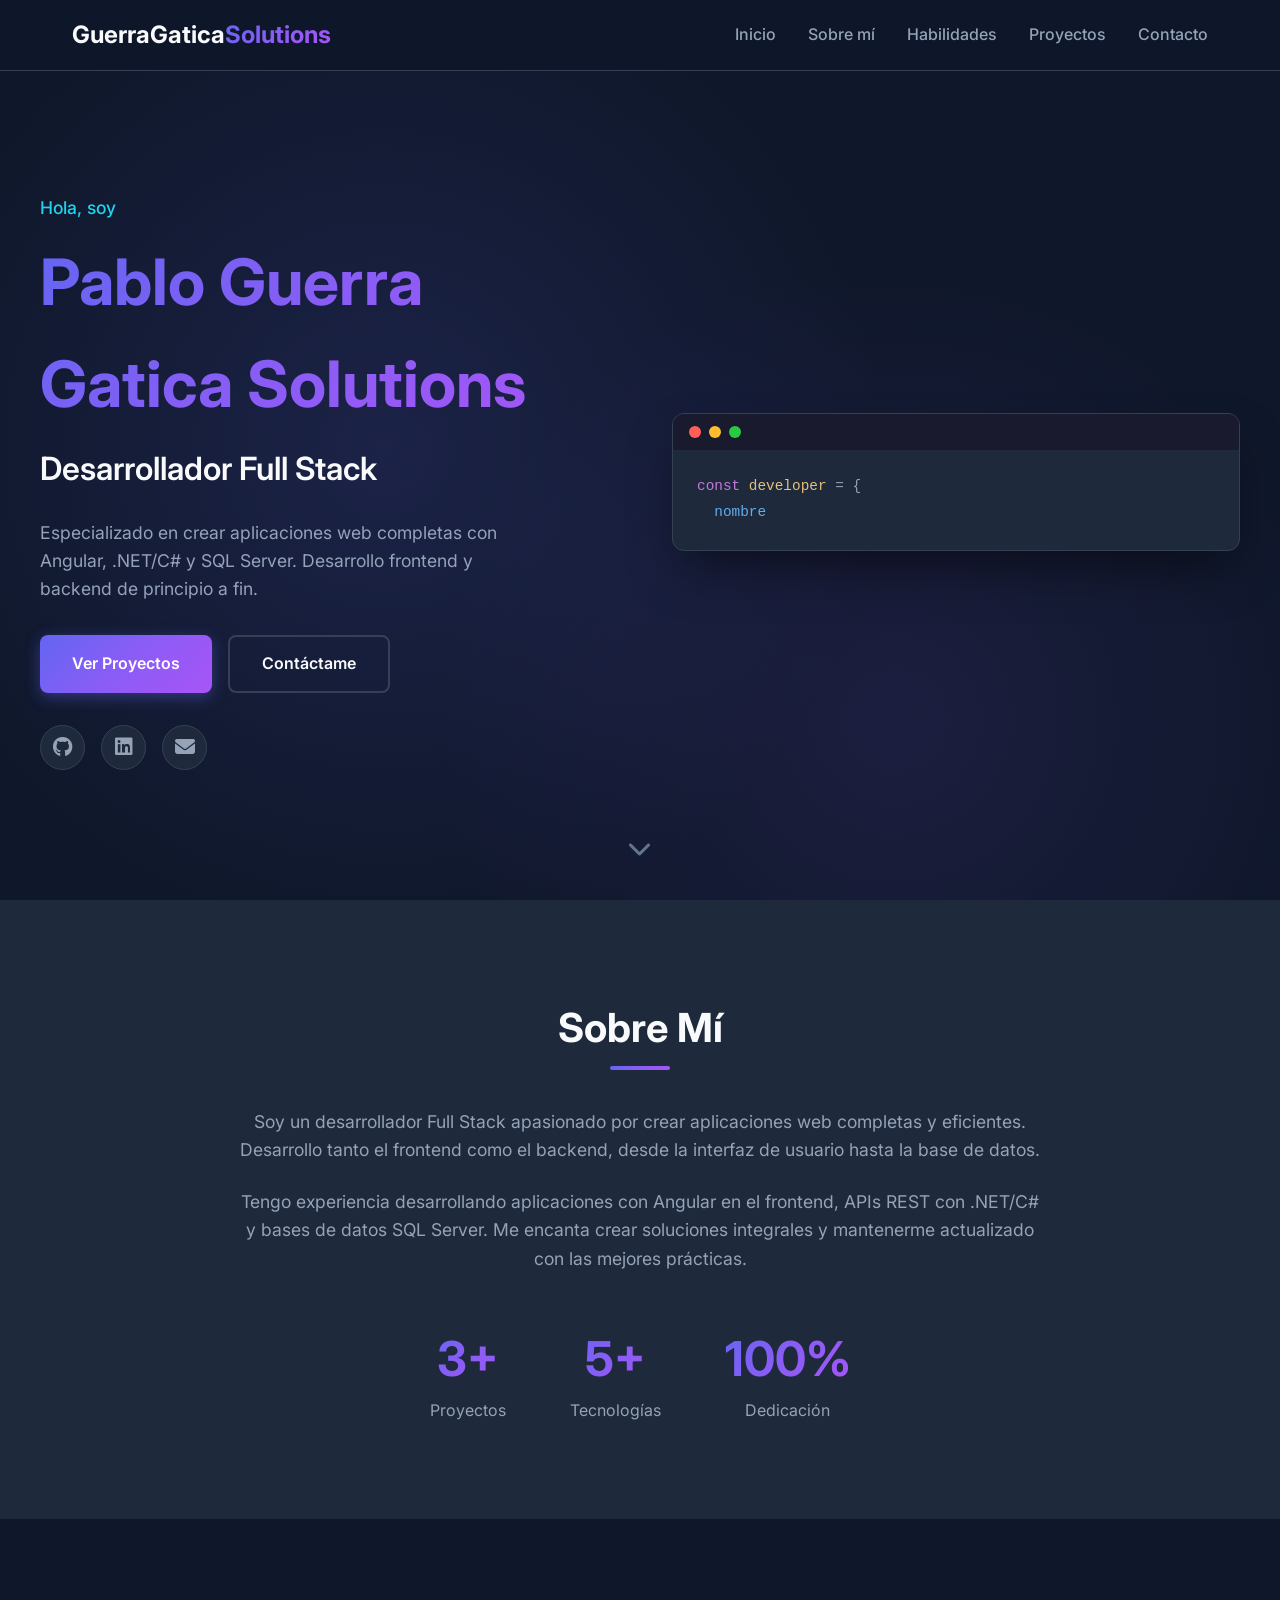
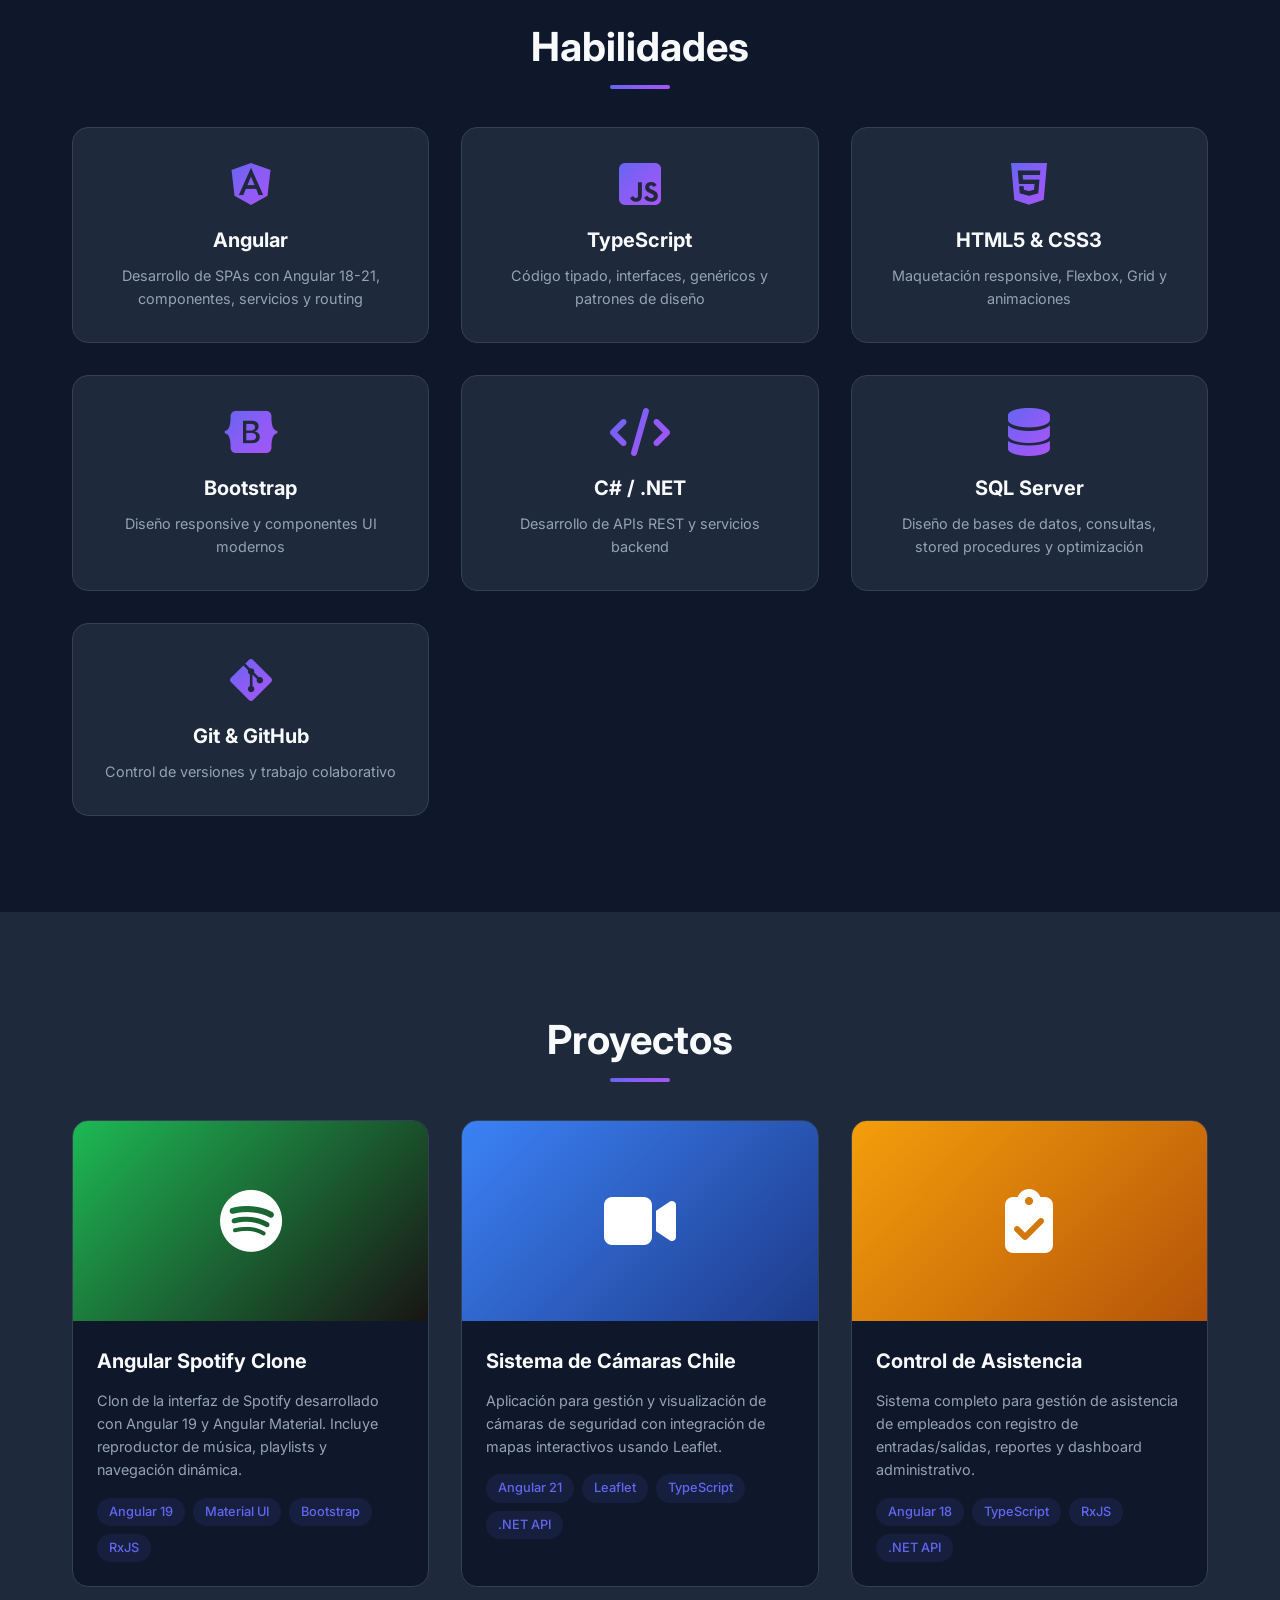
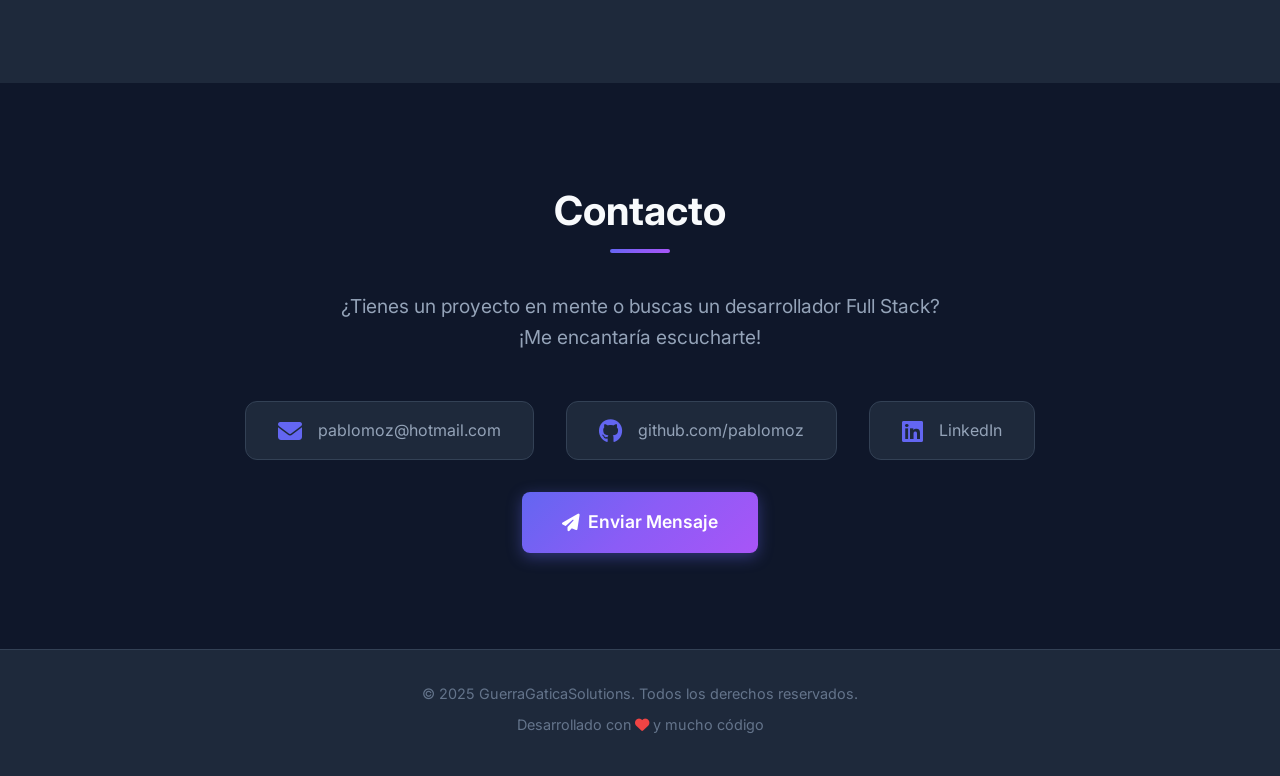
==== index.html @ 80bffc42 "Fix: Change name to Pablo Guerra Gatica Solutions" ====
<!DOCTYPE html>
<html lang="es">
<head>
    <meta charset="UTF-8">
    <meta name="viewport" content="width=device-width, initial-scale=1.0">
    <title>Pablo Guerra Gatica Solutions | Desarrollador Full Stack</title>
    <link href="https://fonts.googleapis.com/css2?family=Inter:wght@300;400;500;600;700&display=swap" rel="stylesheet">
    <link rel="stylesheet" href="https://cdnjs.cloudflare.com/ajax/libs/font-awesome/6.4.0/css/all.min.css">
    <link rel="stylesheet" href="styles.css">
</head>
<body>
    <!-- Navegación -->
    <nav class="navbar">
        <div class="nav-container">
            <a href="#" class="nav-logo">GuerraGatica<span>Solutions</span></a>
            <ul class="nav-menu">
                <li><a href="#inicio" class="nav-link">Inicio</a></li>
                <li><a href="#sobre-mi" class="nav-link">Sobre mí</a></li>
                <li><a href="#habilidades" class="nav-link">Habilidades</a></li>
                <li><a href="#proyectos" class="nav-link">Proyectos</a></li>
                <li><a href="#contacto" class="nav-link">Contacto</a></li>
            </ul>
            <div class="hamburger">
                <span class="bar"></span>
                <span class="bar"></span>
                <span class="bar"></span>
            </div>
        </div>
    </nav>

    <!-- Hero Section -->
    <section id="inicio" class="hero">
        <div class="hero-container">
            <div class="hero-content">
                <p class="hero-greeting">Hola, soy</p>
                <h1 class="hero-title">Pablo Guerra Gatica Solutions</h1>
                <h2 class="hero-subtitle">Desarrollador Full Stack</h2>
                <p class="hero-description">
                    Especializado en crear aplicaciones web completas con Angular,
                    .NET/C# y SQL Server. Desarrollo frontend y backend de principio a fin.
                </p>
                <div class="hero-buttons">
                    <a href="#proyectos" class="btn btn-primary">Ver Proyectos</a>
                    <a href="#contacto" class="btn btn-secondary">Contáctame</a>
                </div>
                <div class="hero-social">
                    <a href="https://github.com/pablomoz" target="_blank" aria-label="GitHub">
                        <i class="fab fa-github"></i>
                    </a>
                    <a href="https://linkedin.com/in/pablomoz" target="_blank" aria-label="LinkedIn">
                        <i class="fab fa-linkedin"></i>
                    </a>
                    <a href="mailto:pablomoz@hotmail.com" aria-label="Email">
                        <i class="fas fa-envelope"></i>
                    </a>
                </div>
            </div>
            <div class="hero-image">
                <div class="code-window">
                    <div class="window-header">
                        <span class="dot red"></span>
                        <span class="dot yellow"></span>
                        <span class="dot green"></span>
                    </div>
                    <pre class="code-content"><code><span class="keyword">const</span> <span class="variable">developer</span> = {
  <span class="property">nombre</span>: <span class="string">"Pablo Guerra Gatica Solutions"</span>,
  <span class="property">rol</span>: <span class="string">"Full Stack Developer"</span>,
  <span class="property">skills</span>: [
    <span class="string">"Angular"</span>,
    <span class="string">"C#/.NET"</span>,
    <span class="string">"SQL Server"</span>,
    <span class="string">"TypeScript"</span>
  ],
  <span class="property">pasion</span>: <span class="string">"Crear soluciones"</span>
};</code></pre>
                </div>
            </div>
        </div>
        <div class="scroll-indicator">
            <i class="fas fa-chevron-down"></i>
        </div>
    </section>

    <!-- Sobre Mí -->
    <section id="sobre-mi" class="about">
        <div class="container">
            <h2 class="section-title">Sobre Mí</h2>
            <div class="about-content">
                <div class="about-text">
                    <p>
                        Soy un desarrollador Full Stack apasionado por crear aplicaciones web
                        completas y eficientes. Desarrollo tanto el frontend como el backend,
                        desde la interfaz de usuario hasta la base de datos.
                    </p>
                    <p>
                        Tengo experiencia desarrollando aplicaciones con Angular en el frontend,
                        APIs REST con .NET/C# y bases de datos SQL Server. Me encanta crear
                        soluciones integrales y mantenerme actualizado con las mejores prácticas.
                    </p>
                    <div class="about-stats">
                        <div class="stat">
                            <span class="stat-number">3+</span>
                            <span class="stat-label">Proyectos</span>
                        </div>
                        <div class="stat">
                            <span class="stat-number">5+</span>
                            <span class="stat-label">Tecnologías</span>
                        </div>
                        <div class="stat">
                            <span class="stat-number">100%</span>
                            <span class="stat-label">Dedicación</span>
                        </div>
                    </div>
                </div>
            </div>
        </div>
    </section>

    <!-- Habilidades -->
    <section id="habilidades" class="skills">
        <div class="container">
            <h2 class="section-title">Habilidades</h2>
            <div class="skills-grid">
                <div class="skill-card">
                    <i class="fab fa-angular"></i>
                    <h3>Angular</h3>
                    <p>Desarrollo de SPAs con Angular 18-21, componentes, servicios y routing</p>
                </div>
                <div class="skill-card">
                    <i class="fab fa-js-square"></i>
                    <h3>TypeScript</h3>
                    <p>Código tipado, interfaces, genéricos y patrones de diseño</p>
                </div>
                <div class="skill-card">
                    <i class="fab fa-html5"></i>
                    <h3>HTML5 & CSS3</h3>
                    <p>Maquetación responsive, Flexbox, Grid y animaciones</p>
                </div>
                <div class="skill-card">
                    <i class="fab fa-bootstrap"></i>
                    <h3>Bootstrap</h3>
                    <p>Diseño responsive y componentes UI modernos</p>
                </div>
                <div class="skill-card">
                    <i class="fas fa-code"></i>
                    <h3>C# / .NET</h3>
                    <p>Desarrollo de APIs REST y servicios backend</p>
                </div>
                <div class="skill-card">
                    <i class="fas fa-database"></i>
                    <h3>SQL Server</h3>
                    <p>Diseño de bases de datos, consultas, stored procedures y optimización</p>
                </div>
                <div class="skill-card">
                    <i class="fab fa-git-alt"></i>
                    <h3>Git & GitHub</h3>
                    <p>Control de versiones y trabajo colaborativo</p>
                </div>
            </div>
        </div>
    </section>

    <!-- Proyectos -->
    <section id="proyectos" class="projects">
        <div class="container">
            <h2 class="section-title">Proyectos</h2>
            <div class="projects-grid">
                <!-- Proyecto 1: Angular Spotify -->
                <div class="project-card">
                    <div class="project-image">
                        <div class="project-placeholder spotify">
                            <i class="fab fa-spotify"></i>
                        </div>
                        <div class="project-overlay">
                            <a href="https://github.com/pablomoz/angular" target="_blank" class="project-link">
                                <i class="fab fa-github"></i>
                            </a>
                        </div>
                    </div>
                    <div class="project-info">
                        <h3>Angular Spotify Clone</h3>
                        <p>Clon de la interfaz de Spotify desarrollado con Angular 19 y Angular Material. Incluye reproductor de música, playlists y navegación dinámica.</p>
                        <div class="project-tech">
                            <span>Angular 19</span>
                            <span>Material UI</span>
                            <span>Bootstrap</span>
                            <span>RxJS</span>
                        </div>
                    </div>
                </div>

                <!-- Proyecto 2: Cámaras Chile -->
                <div class="project-card">
                    <div class="project-image">
                        <div class="project-placeholder camaras">
                            <i class="fas fa-video"></i>
                        </div>
                        <div class="project-overlay">
                            <a href="https://github.com/pablomoz/Camaras" target="_blank" class="project-link">
                                <i class="fab fa-github"></i>
                            </a>
                        </div>
                    </div>
                    <div class="project-info">
                        <h3>Sistema de Cámaras Chile</h3>
                        <p>Aplicación para gestión y visualización de cámaras de seguridad con integración de mapas interactivos usando Leaflet.</p>
                        <div class="project-tech">
                            <span>Angular 21</span>
                            <span>Leaflet</span>
                            <span>TypeScript</span>
                            <span>.NET API</span>
                        </div>
                    </div>
                </div>

                <!-- Proyecto 3: Control de Asistencia -->
                <div class="project-card">
                    <div class="project-image">
                        <div class="project-placeholder asistencia">
                            <i class="fas fa-clipboard-check"></i>
                        </div>
                        <div class="project-overlay">
                            <a href="https://github.com/pablomoz/control-asistencia" target="_blank" class="project-link">
                                <i class="fab fa-github"></i>
                            </a>
                        </div>
                    </div>
                    <div class="project-info">
                        <h3>Control de Asistencia</h3>
                        <p>Sistema completo para gestión de asistencia de empleados con registro de entradas/salidas, reportes y dashboard administrativo.</p>
                        <div class="project-tech">
                            <span>Angular 18</span>
                            <span>TypeScript</span>
                            <span>RxJS</span>
                            <span>.NET API</span>
                        </div>
                    </div>
                </div>
            </div>
        </div>
    </section>

    <!-- Contacto -->
    <section id="contacto" class="contact">
        <div class="container">
            <h2 class="section-title">Contacto</h2>
            <div class="contact-content">
                <p class="contact-text">
                    ¿Tienes un proyecto en mente o buscas un desarrollador Full Stack?
                    ¡Me encantaría escucharte!
                </p>
                <div class="contact-methods">
                    <a href="mailto:pablomoz@hotmail.com" class="contact-card">
                        <i class="fas fa-envelope"></i>
                        <span>pablomoz@hotmail.com</span>
                    </a>
                    <a href="https://github.com/pablomoz" target="_blank" class="contact-card">
                        <i class="fab fa-github"></i>
                        <span>github.com/pablomoz</span>
                    </a>
                    <a href="https://linkedin.com/in/pablomoz" target="_blank" class="contact-card">
                        <i class="fab fa-linkedin"></i>
                        <span>LinkedIn</span>
                    </a>
                </div>
                <a href="mailto:pablomoz@hotmail.com" class="btn btn-primary btn-large">
                    <i class="fas fa-paper-plane"></i>
                    Enviar Mensaje
                </a>
            </div>
        </div>
    </section>

    <!-- Footer -->
    <footer class="footer">
        <div class="container">
            <p>&copy; 2025 GuerraGaticaSolutions. Todos los derechos reservados.</p>
            <p>Desarrollado con <i class="fas fa-heart"></i> y mucho código</p>
        </div>
    </footer>

    <script src="script.js"></script>
</body>
</html>
---- styles.css ----
/* ===== Variables CSS ===== */
:root {
    --primary-color: #6366f1;
    --primary-dark: #4f46e5;
    --secondary-color: #22d3ee;
    --background-dark: #0f172a;
    --background-light: #1e293b;
    --text-primary: #f8fafc;
    --text-secondary: #94a3b8;
    --text-muted: #64748b;
    --border-color: #334155;
    --gradient-primary: linear-gradient(135deg, #6366f1 0%, #8b5cf6 50%, #a855f7 100%);
    --gradient-secondary: linear-gradient(135deg, #22d3ee 0%, #6366f1 100%);
    --shadow-lg: 0 25px 50px -12px rgba(0, 0, 0, 0.5);
    --shadow-md: 0 10px 25px -5px rgba(0, 0, 0, 0.3);
    --transition: all 0.3s ease;
}

/* ===== Reset & Base ===== */
* {
    margin: 0;
    padding: 0;
    box-sizing: border-box;
}

html {
    scroll-behavior: smooth;
}

body {
    font-family: 'Inter', sans-serif;
    background-color: var(--background-dark);
    color: var(--text-primary);
    line-height: 1.6;
    overflow-x: hidden;
}

a {
    text-decoration: none;
    color: inherit;
}

ul {
    list-style: none;
}

.container {
    max-width: 1200px;
    margin: 0 auto;
    padding: 0 2rem;
}

/* ===== Navegación ===== */
.navbar {
    position: fixed;
    top: 0;
    left: 0;
    right: 0;
    z-index: 1000;
    background: rgba(15, 23, 42, 0.95);
    backdrop-filter: blur(10px);
    border-bottom: 1px solid var(--border-color);
}

.nav-container {
    max-width: 1200px;
    margin: 0 auto;
    padding: 1rem 2rem;
    display: flex;
    justify-content: space-between;
    align-items: center;
}

.nav-logo {
    font-size: 1.5rem;
    font-weight: 700;
    color: var(--text-primary);
}

.nav-logo span {
    background: var(--gradient-primary);
    -webkit-background-clip: text;
    -webkit-text-fill-color: transparent;
    background-clip: text;
}

.nav-menu {
    display: flex;
    gap: 2rem;
}

.nav-link {
    color: var(--text-secondary);
    font-weight: 500;
    transition: var(--transition);
    position: relative;
}

.nav-link:hover {
    color: var(--primary-color);
}

.nav-link::after {
    content: '';
    position: absolute;
    bottom: -5px;
    left: 0;
    width: 0;
    height: 2px;
    background: var(--gradient-primary);
    transition: var(--transition);
}

.nav-link:hover::after {
    width: 100%;
}

.hamburger {
    display: none;
    flex-direction: column;
    gap: 5px;
    cursor: pointer;
}

.bar {
    width: 25px;
    height: 3px;
    background: var(--text-primary);
    border-radius: 2px;
    transition: var(--transition);
}

/* ===== Hero Section ===== */
.hero {
    min-height: 100vh;
    display: flex;
    flex-direction: column;
    justify-content: center;
    padding: 6rem 2rem 2rem;
    position: relative;
    overflow: hidden;
}

.hero::before {
    content: '';
    position: absolute;
    top: 0;
    left: 0;
    right: 0;
    bottom: 0;
    background: radial-gradient(circle at 30% 50%, rgba(99, 102, 241, 0.15) 0%, transparent 50%),
                radial-gradient(circle at 70% 80%, rgba(139, 92, 246, 0.1) 0%, transparent 40%);
    pointer-events: none;
}

.hero-container {
    max-width: 1200px;
    margin: 0 auto;
    display: grid;
    grid-template-columns: 1fr 1fr;
    gap: 4rem;
    align-items: center;
    position: relative;
    z-index: 1;
}

.hero-greeting {
    color: var(--secondary-color);
    font-size: 1.1rem;
    font-weight: 500;
    margin-bottom: 0.5rem;
}

.hero-title {
    font-size: 4rem;
    font-weight: 700;
    background: var(--gradient-primary);
    -webkit-background-clip: text;
    -webkit-text-fill-color: transparent;
    background-clip: text;
    margin-bottom: 0.5rem;
}

.hero-subtitle {
    font-size: 2rem;
    color: var(--text-primary);
    font-weight: 600;
    margin-bottom: 1.5rem;
}

.hero-description {
    color: var(--text-secondary);
    font-size: 1.1rem;
    max-width: 500px;
    margin-bottom: 2rem;
}

.hero-buttons {
    display: flex;
    gap: 1rem;
    margin-bottom: 2rem;
}

.btn {
    padding: 0.875rem 2rem;
    border-radius: 8px;
    font-weight: 600;
    font-size: 1rem;
    cursor: pointer;
    transition: var(--transition);
    display: inline-flex;
    align-items: center;
    gap: 0.5rem;
    border: none;
}

.btn-primary {
    background: var(--gradient-primary);
    color: white;
    box-shadow: 0 4px 15px rgba(99, 102, 241, 0.4);
}

.btn-primary:hover {
    transform: translateY(-2px);
    box-shadow: 0 8px 25px rgba(99, 102, 241, 0.5);
}

.btn-secondary {
    background: transparent;
    color: var(--text-primary);
    border: 2px solid var(--border-color);
}

.btn-secondary:hover {
    border-color: var(--primary-color);
    color: var(--primary-color);
}

.btn-large {
    padding: 1rem 2.5rem;
    font-size: 1.1rem;
}

.hero-social {
    display: flex;
    gap: 1rem;
}

.hero-social a {
    width: 45px;
    height: 45px;
    border-radius: 50%;
    background: var(--background-light);
    display: flex;
    align-items: center;
    justify-content: center;
    color: var(--text-secondary);
    font-size: 1.25rem;
    transition: var(--transition);
    border: 1px solid var(--border-color);
}

.hero-social a:hover {
    background: var(--primary-color);
    color: white;
    transform: translateY(-3px);
}

/* Code Window */
.code-window {
    background: var(--background-light);
    border-radius: 12px;
    overflow: hidden;
    box-shadow: var(--shadow-lg);
    border: 1px solid var(--border-color);
}

.window-header {
    background: #1a1a2e;
    padding: 0.75rem 1rem;
    display: flex;
    gap: 8px;
}

.dot {
    width: 12px;
    height: 12px;
    border-radius: 50%;
}

.dot.red { background: #ff5f56; }
.dot.yellow { background: #ffbd2e; }
.dot.green { background: #27ca40; }

.code-content {
    padding: 1.5rem;
    font-family: 'Monaco', 'Menlo', monospace;
    font-size: 0.9rem;
    line-height: 1.8;
    overflow-x: auto;
}

.code-content code {
    color: var(--text-secondary);
}

.keyword { color: #c678dd; }
.variable { color: #e5c07b; }
.property { color: #61afef; }
.string { color: #98c379; }

.scroll-indicator {
    position: absolute;
    bottom: 2rem;
    left: 50%;
    transform: translateX(-50%);
    animation: bounce 2s infinite;
    color: var(--text-muted);
    font-size: 1.5rem;
}

@keyframes bounce {
    0%, 20%, 50%, 80%, 100% { transform: translateX(-50%) translateY(0); }
    40% { transform: translateX(-50%) translateY(-10px); }
    60% { transform: translateX(-50%) translateY(-5px); }
}

/* ===== Secciones Generales ===== */
section {
    padding: 6rem 0;
}

.section-title {
    font-size: 2.5rem;
    font-weight: 700;
    text-align: center;
    margin-bottom: 3rem;
    position: relative;
}

.section-title::after {
    content: '';
    position: absolute;
    bottom: -10px;
    left: 50%;
    transform: translateX(-50%);
    width: 60px;
    height: 4px;
    background: var(--gradient-primary);
    border-radius: 2px;
}

/* ===== About Section ===== */
.about {
    background: var(--background-light);
}

.about-content {
    max-width: 800px;
    margin: 0 auto;
}

.about-text p {
    color: var(--text-secondary);
    font-size: 1.1rem;
    margin-bottom: 1.5rem;
    text-align: center;
}

.about-stats {
    display: flex;
    justify-content: center;
    gap: 4rem;
    margin-top: 3rem;
}

.stat {
    text-align: center;
}

.stat-number {
    display: block;
    font-size: 3rem;
    font-weight: 700;
    background: var(--gradient-primary);
    -webkit-background-clip: text;
    -webkit-text-fill-color: transparent;
    background-clip: text;
}

.stat-label {
    color: var(--text-secondary);
    font-size: 1rem;
}

/* ===== Skills Section ===== */
.skills-grid {
    display: grid;
    grid-template-columns: repeat(auto-fit, minmax(280px, 1fr));
    gap: 2rem;
}

.skill-card {
    background: var(--background-light);
    padding: 2rem;
    border-radius: 16px;
    text-align: center;
    border: 1px solid var(--border-color);
    transition: var(--transition);
}

.skill-card:hover {
    transform: translateY(-5px);
    border-color: var(--primary-color);
    box-shadow: var(--shadow-md);
}

.skill-card i {
    font-size: 3rem;
    background: var(--gradient-primary);
    -webkit-background-clip: text;
    -webkit-text-fill-color: transparent;
    background-clip: text;
    margin-bottom: 1rem;
}

.skill-card h3 {
    font-size: 1.25rem;
    margin-bottom: 0.5rem;
}

.skill-card p {
    color: var(--text-secondary);
    font-size: 0.9rem;
}

/* ===== Projects Section ===== */
.projects {
    background: var(--background-light);
}

.projects-grid {
    display: grid;
    grid-template-columns: repeat(auto-fit, minmax(350px, 1fr));
    gap: 2rem;
}

.project-card {
    background: var(--background-dark);
    border-radius: 16px;
    overflow: hidden;
    border: 1px solid var(--border-color);
    transition: var(--transition);
}

.project-card:hover {
    transform: translateY(-5px);
    box-shadow: var(--shadow-lg);
}

.project-image {
    position: relative;
    height: 200px;
    overflow: hidden;
}

.project-placeholder {
    width: 100%;
    height: 100%;
    display: flex;
    align-items: center;
    justify-content: center;
    font-size: 4rem;
    color: white;
}

.project-placeholder.spotify {
    background: linear-gradient(135deg, #1DB954 0%, #191414 100%);
}

.project-placeholder.camaras {
    background: linear-gradient(135deg, #3b82f6 0%, #1e3a8a 100%);
}

.project-placeholder.asistencia {
    background: linear-gradient(135deg, #f59e0b 0%, #b45309 100%);
}

.project-overlay {
    position: absolute;
    top: 0;
    left: 0;
    right: 0;
    bottom: 0;
    background: rgba(15, 23, 42, 0.9);
    display: flex;
    align-items: center;
    justify-content: center;
    opacity: 0;
    transition: var(--transition);
}

.project-card:hover .project-overlay {
    opacity: 1;
}

.project-link {
    width: 50px;
    height: 50px;
    border-radius: 50%;
    background: var(--primary-color);
    display: flex;
    align-items: center;
    justify-content: center;
    color: white;
    font-size: 1.5rem;
    transition: var(--transition);
}

.project-link:hover {
    transform: scale(1.1);
    background: var(--primary-dark);
}

.project-info {
    padding: 1.5rem;
}

.project-info h3 {
    font-size: 1.25rem;
    margin-bottom: 0.75rem;
}

.project-info p {
    color: var(--text-secondary);
    font-size: 0.9rem;
    margin-bottom: 1rem;
    line-height: 1.6;
}

.project-tech {
    display: flex;
    flex-wrap: wrap;
    gap: 0.5rem;
}

.project-tech span {
    padding: 0.25rem 0.75rem;
    background: rgba(99, 102, 241, 0.1);
    color: var(--primary-color);
    border-radius: 20px;
    font-size: 0.8rem;
    font-weight: 500;
}

/* ===== Contact Section ===== */
.contact {
    text-align: center;
}

.contact-text {
    color: var(--text-secondary);
    font-size: 1.2rem;
    max-width: 600px;
    margin: 0 auto 3rem;
}

.contact-methods {
    display: flex;
    justify-content: center;
    gap: 2rem;
    flex-wrap: wrap;
    margin-bottom: 2rem;
}

.contact-card {
    display: flex;
    align-items: center;
    gap: 1rem;
    padding: 1rem 2rem;
    background: var(--background-light);
    border-radius: 12px;
    border: 1px solid var(--border-color);
    transition: var(--transition);
}

.contact-card:hover {
    border-color: var(--primary-color);
    transform: translateY(-3px);
}

.contact-card i {
    font-size: 1.5rem;
    color: var(--primary-color);
}

.contact-card span {
    color: var(--text-secondary);
}

/* ===== Footer ===== */
.footer {
    background: var(--background-light);
    padding: 2rem;
    text-align: center;
    border-top: 1px solid var(--border-color);
}

.footer p {
    color: var(--text-muted);
    font-size: 0.9rem;
    margin-bottom: 0.5rem;
}

.footer .fa-heart {
    color: #ef4444;
}

/* ===== Responsive Design ===== */
@media (max-width: 768px) {
    .nav-menu {
        position: fixed;
        top: 70px;
        left: -100%;
        width: 100%;
        height: calc(100vh - 70px);
        background: var(--background-dark);
        flex-direction: column;
        align-items: center;
        justify-content: flex-start;
        padding-top: 3rem;
        gap: 2rem;
        transition: var(--transition);
    }

    .nav-menu.active {
        left: 0;
    }

    .hamburger {
        display: flex;
    }

    .hamburger.active .bar:nth-child(1) {
        transform: rotate(45deg) translate(5px, 6px);
    }

    .hamburger.active .bar:nth-child(2) {
        opacity: 0;
    }

    .hamburger.active .bar:nth-child(3) {
        transform: rotate(-45deg) translate(5px, -6px);
    }

    .hero-container {
        grid-template-columns: 1fr;
        text-align: center;
    }

    .hero-title {
        font-size: 2.5rem;
    }

    .hero-subtitle {
        font-size: 1.5rem;
    }

    .hero-description {
        margin: 0 auto 2rem;
    }

    .hero-buttons {
        justify-content: center;
    }

    .hero-social {
        justify-content: center;
    }

    .hero-image {
        display: none;
    }

    .about-stats {
        gap: 2rem;
    }

    .stat-number {
        font-size: 2rem;
    }

    .projects-grid {
        grid-template-columns: 1fr;
    }

    .contact-methods {
        flex-direction: column;
        align-items: center;
    }
}

@media (max-width: 480px) {
    .hero-title {
        font-size: 2rem;
    }

    .hero-buttons {
        flex-direction: column;
    }

    .section-title {
        font-size: 2rem;
    }
}
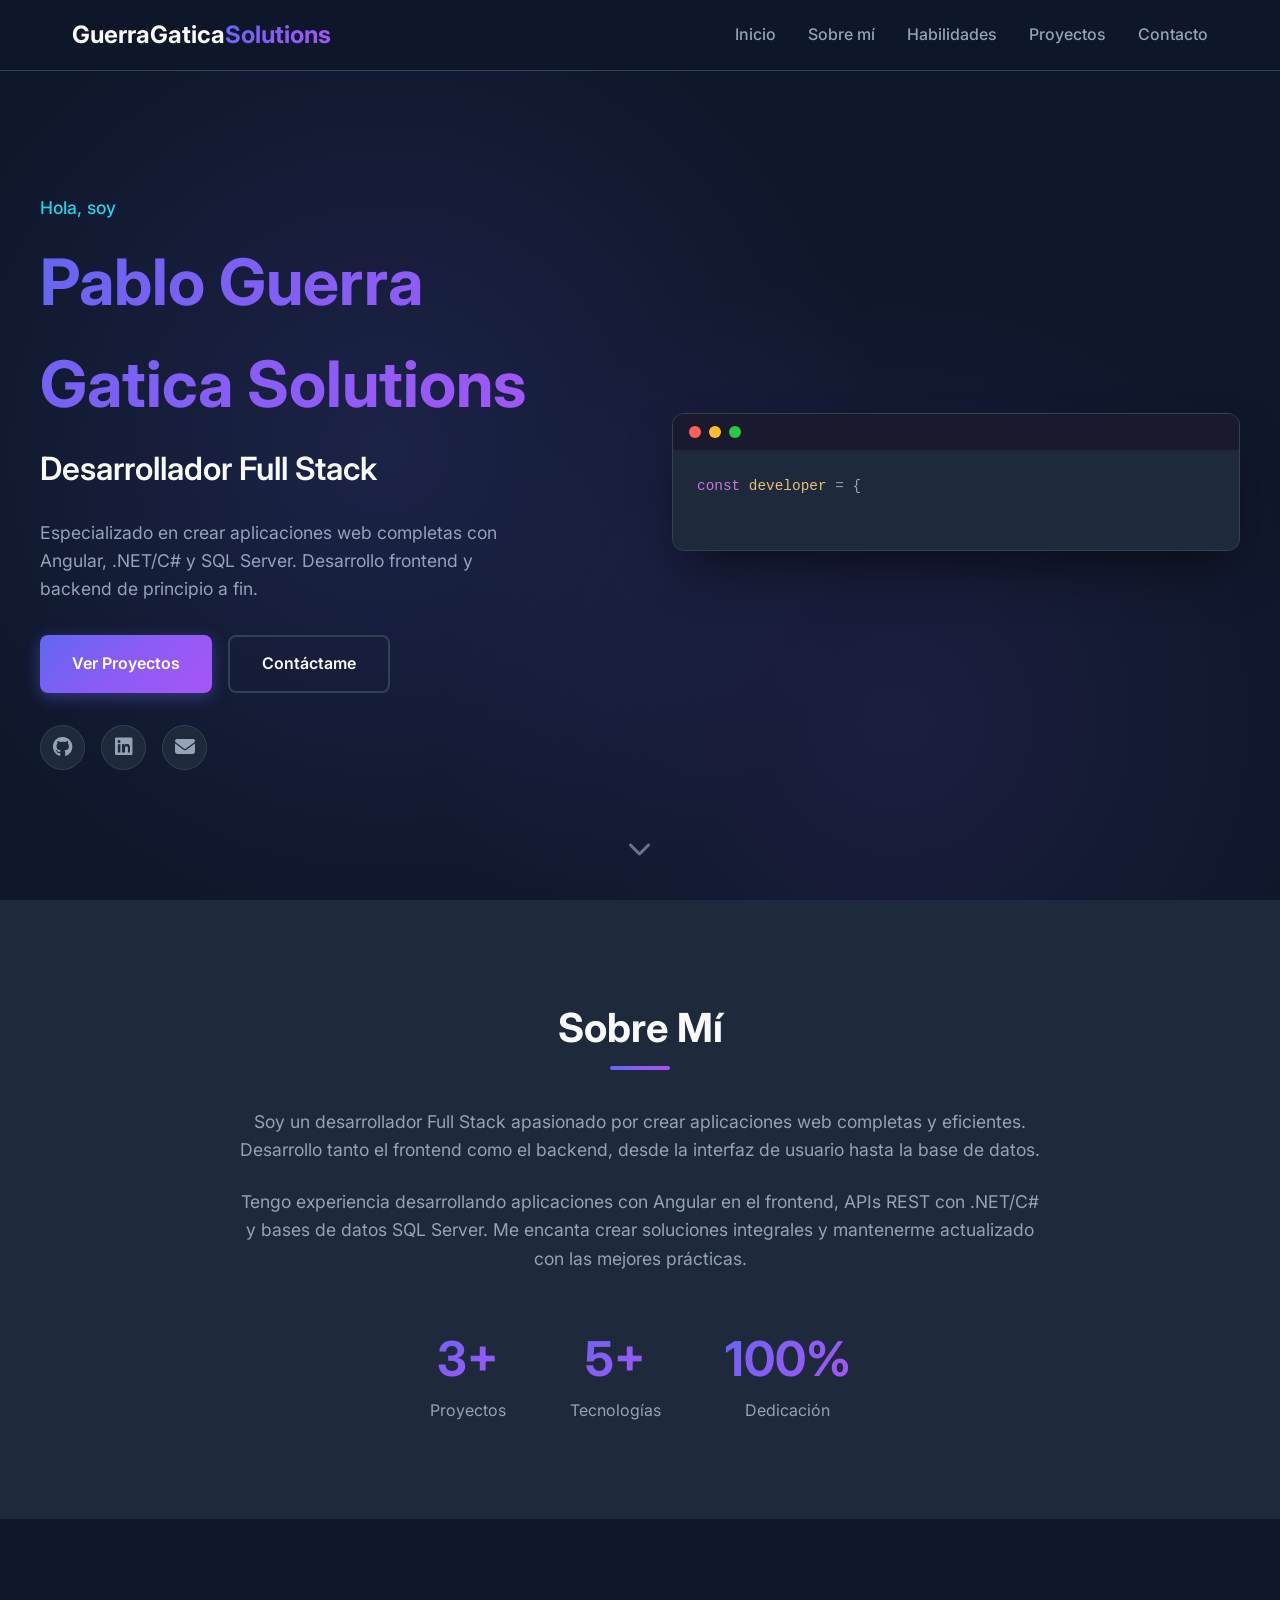
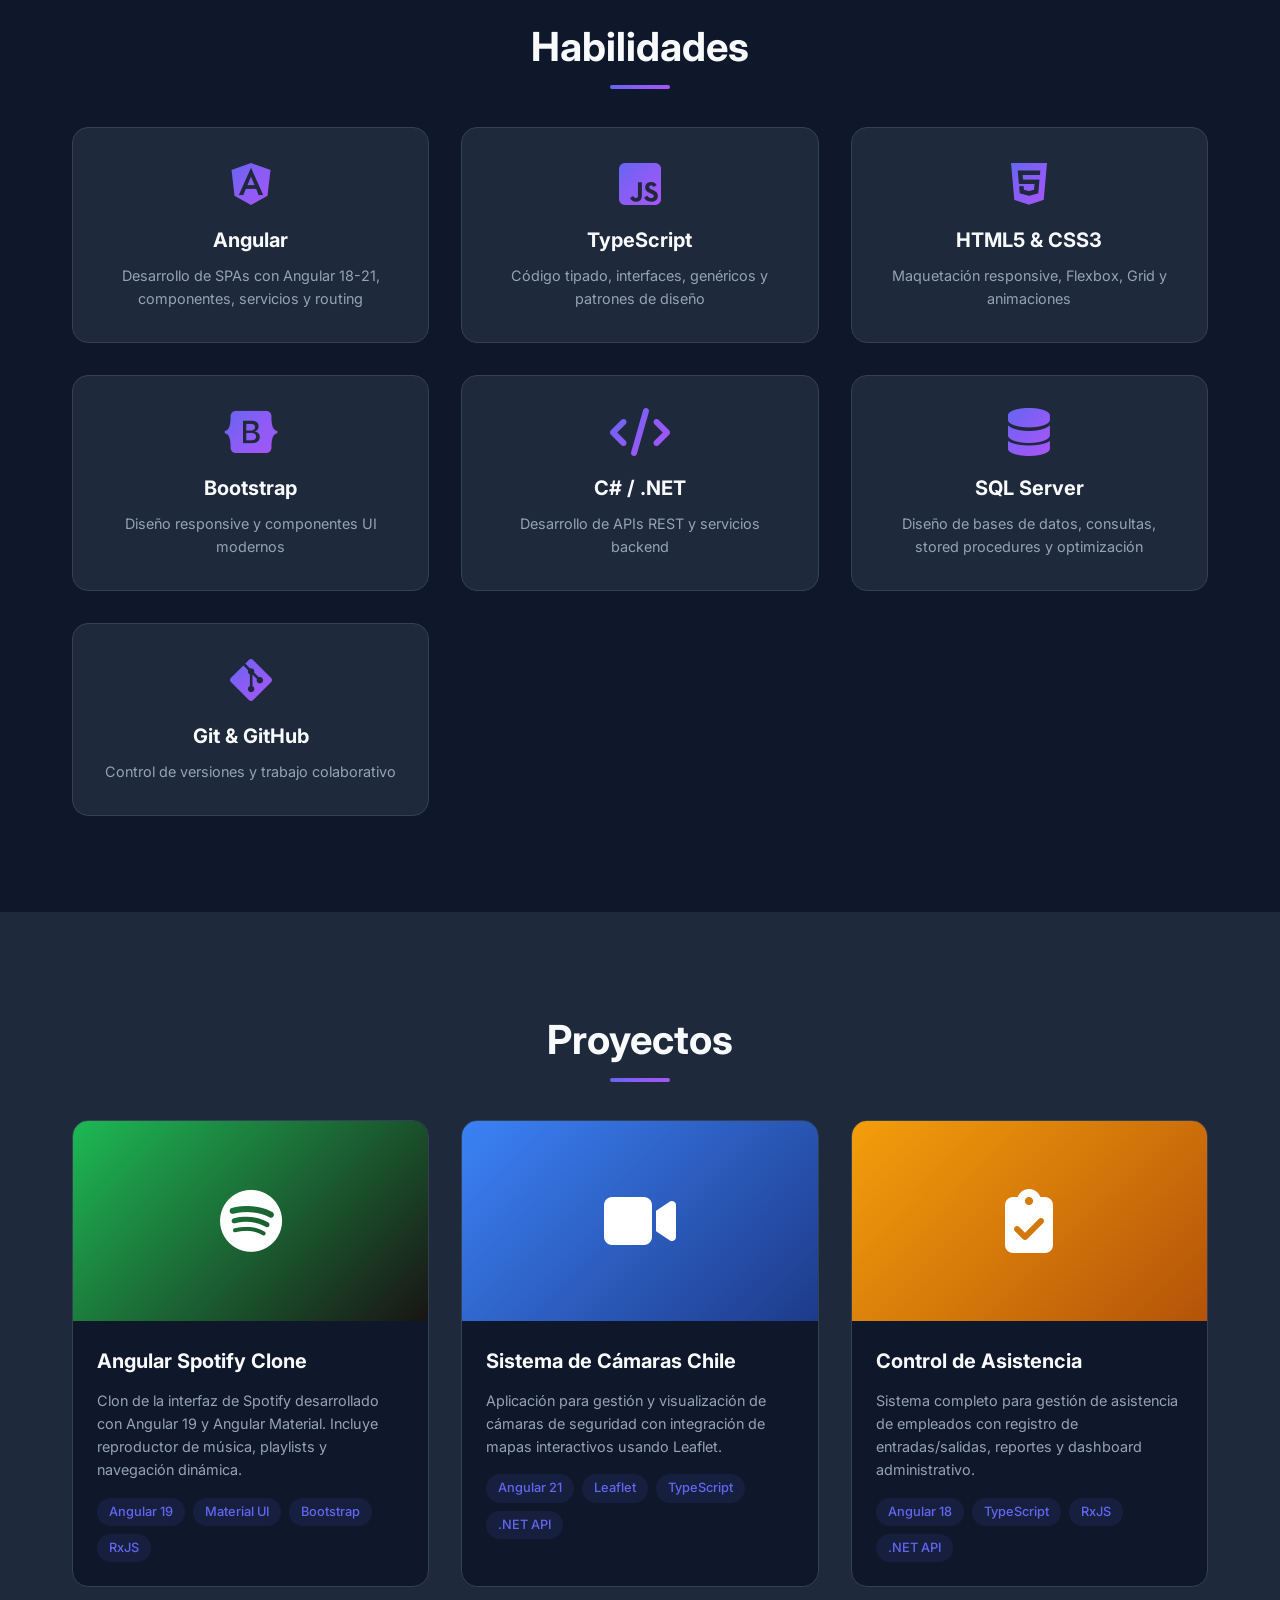
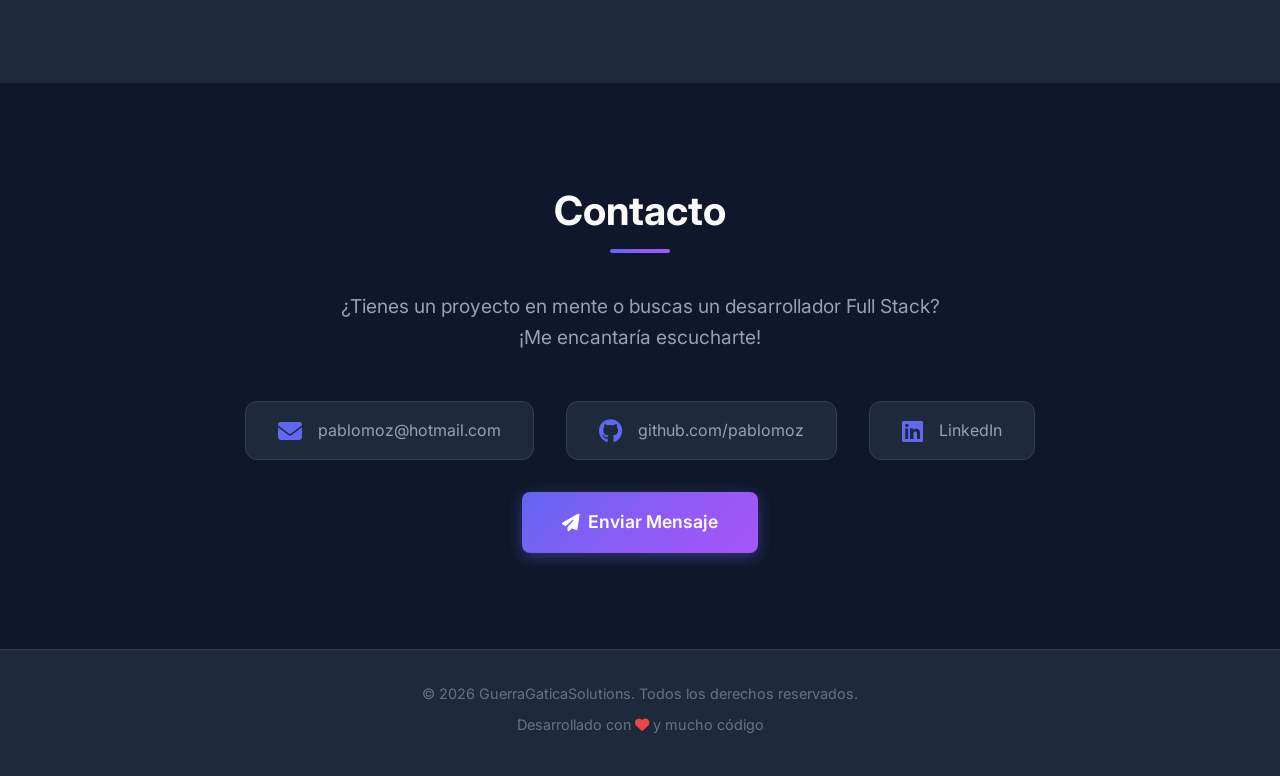
==== commit 0fc5e400: "Cambiar año a 2026" ====
--- a/index.html
+++ b/index.html
@@ -274,7 +274,7 @@
     <!-- Footer -->
     <footer class="footer">
         <div class="container">
-            <p>&copy; 2025 GuerraGaticaSolutions. Todos los derechos reservados.</p>
+            <p>&copy; 2026 GuerraGaticaSolutions. Todos los derechos reservados.</p>
             <p>Desarrollado con <i class="fas fa-heart"></i> y mucho código</p>
         </div>
     </footer>
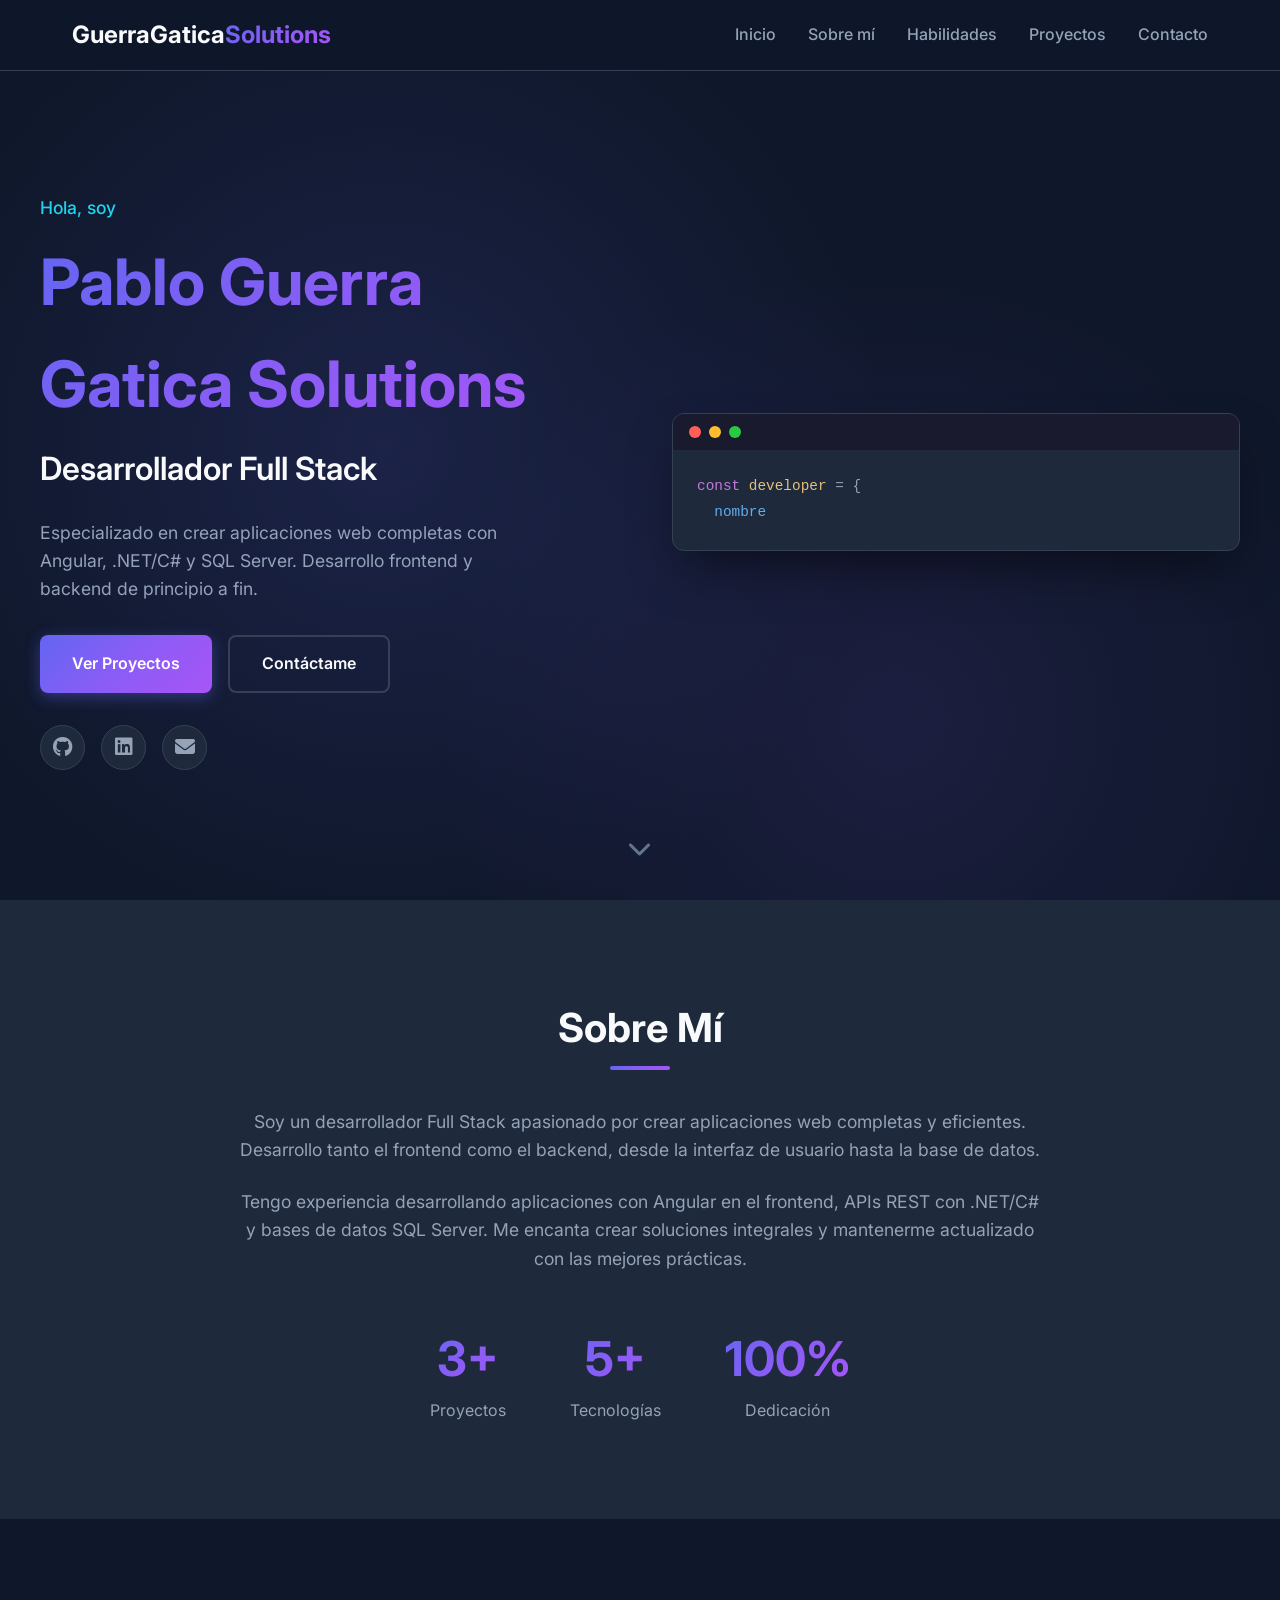
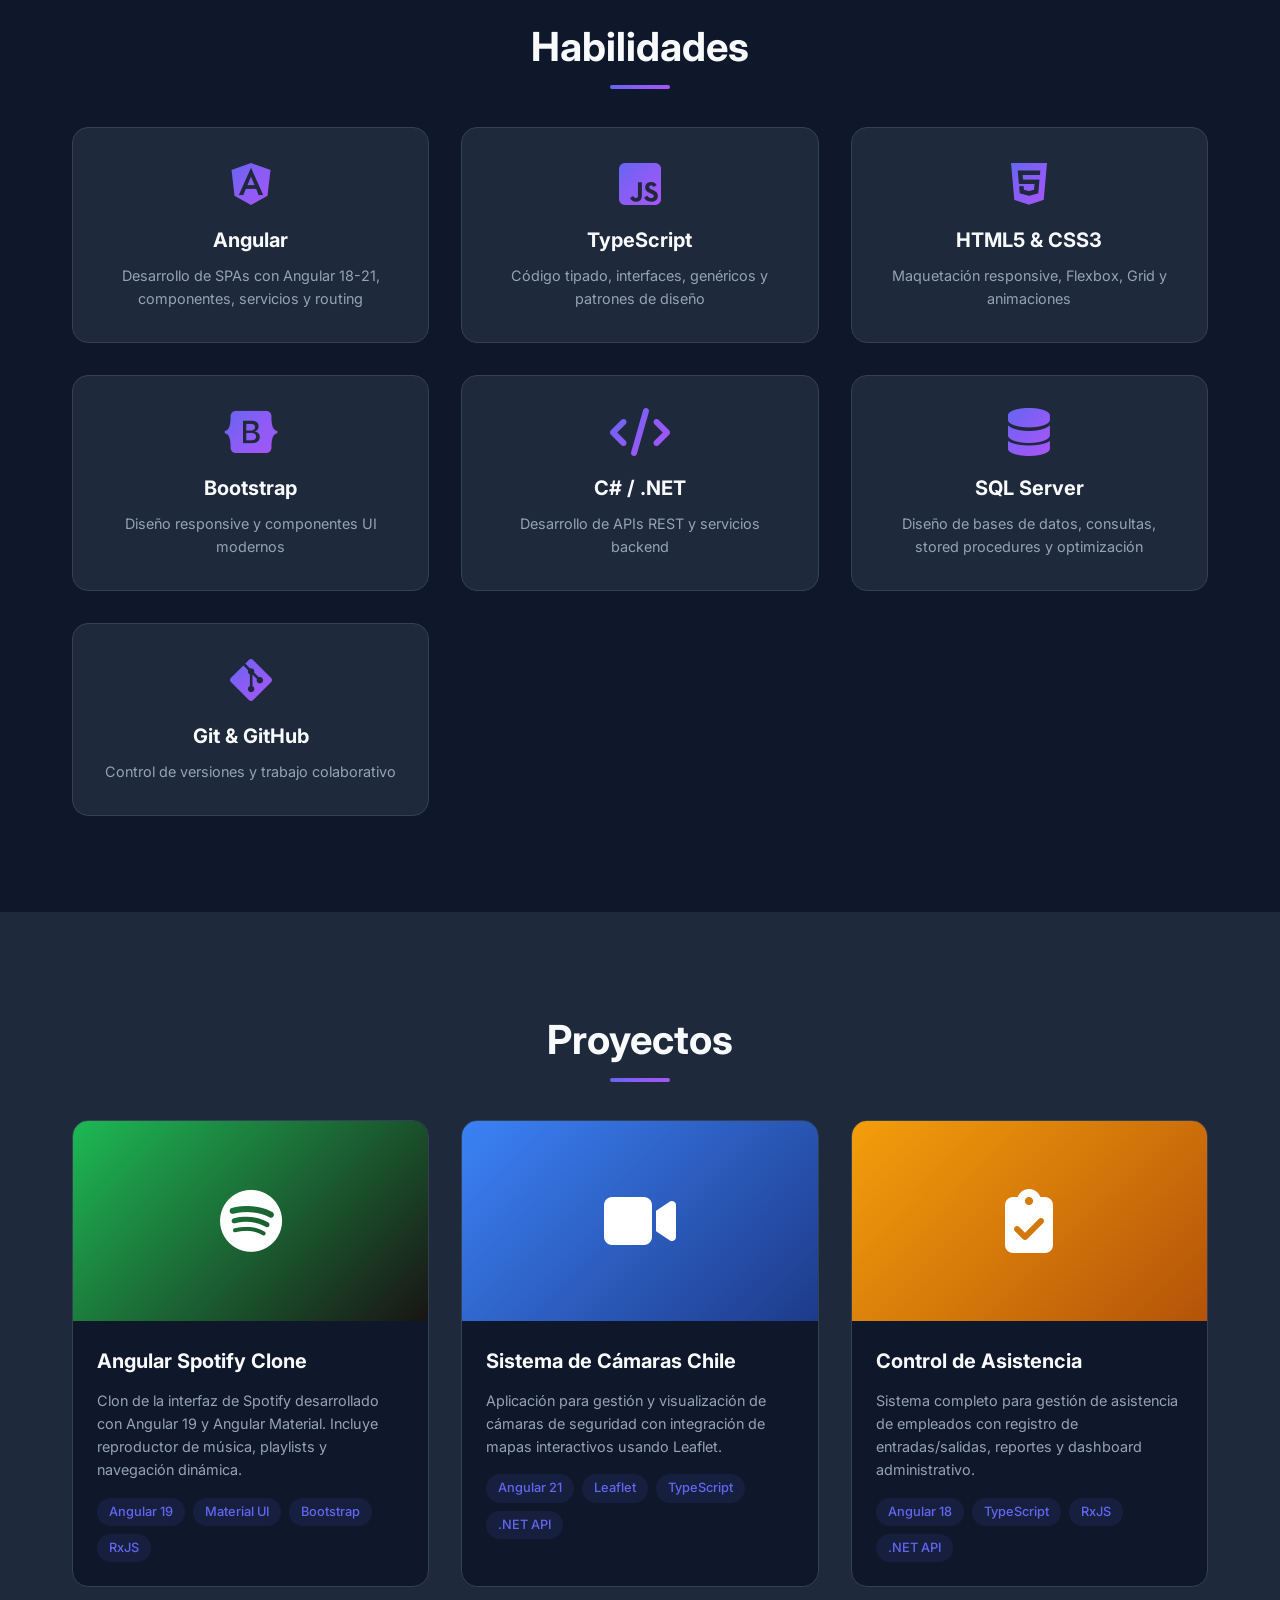
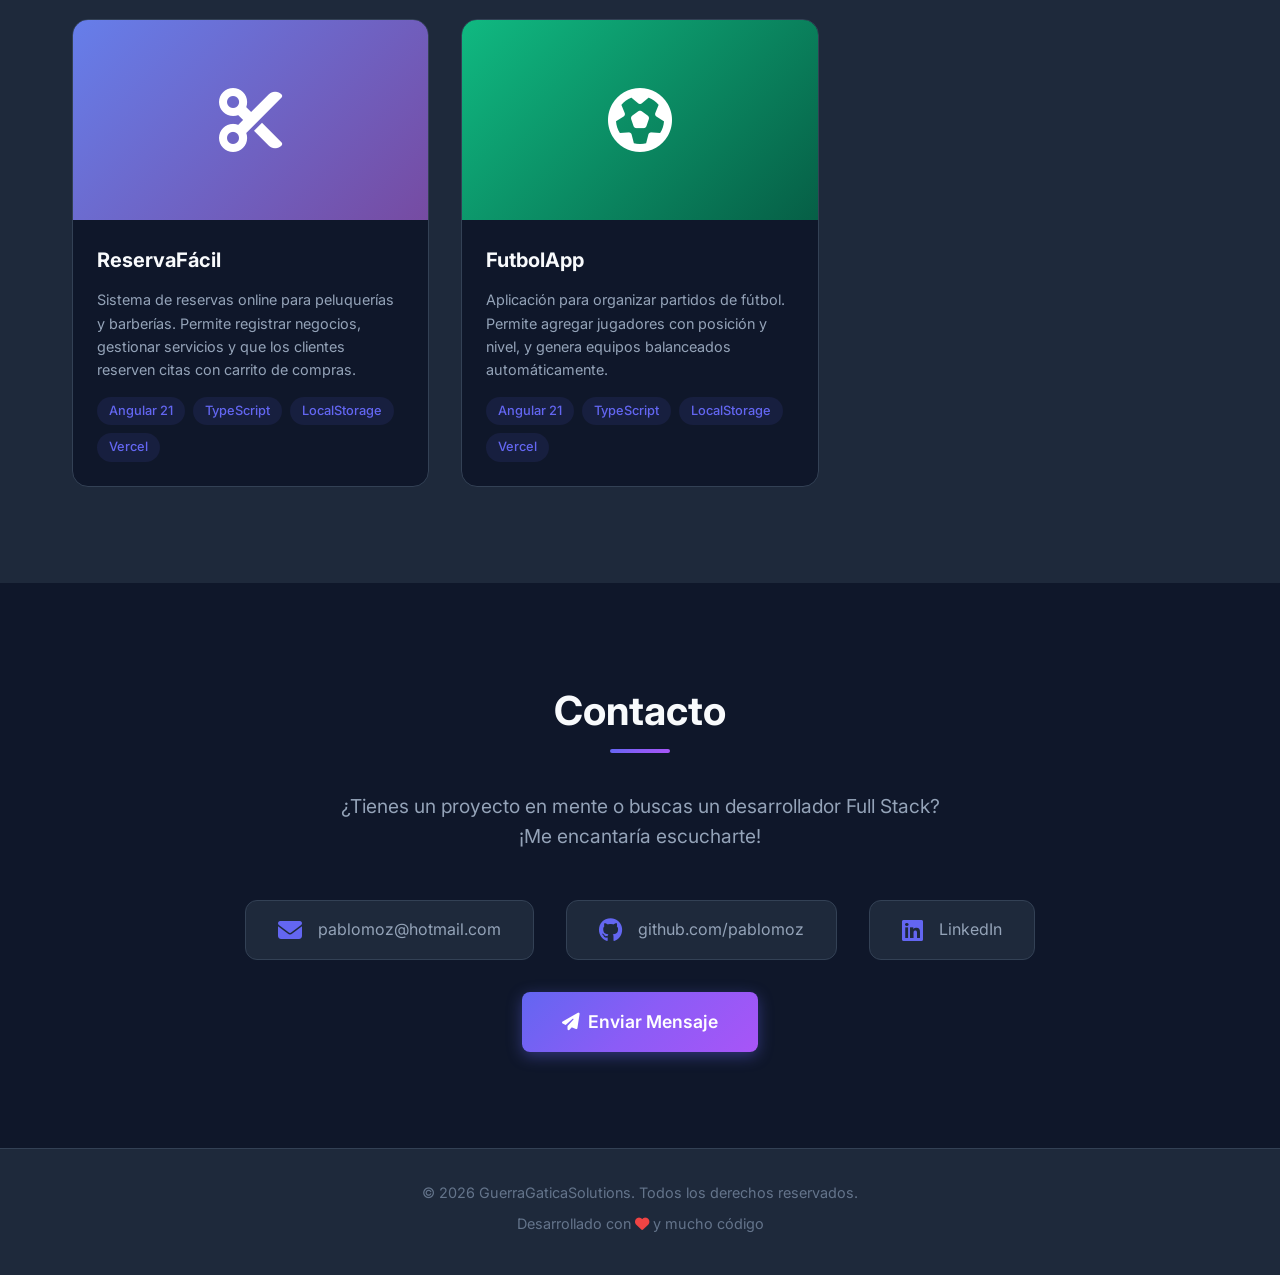
==== commit c4533c35: "Agregar proyectos ReservaFacil y FutbolApp" ====
--- a/index.html
+++ b/index.html
@@ -236,6 +236,60 @@
                         </div>
                     </div>
                 </div>
+
+                <!-- Proyecto 4: ReservaFácil -->
+                <div class="project-card">
+                    <div class="project-image">
+                        <div class="project-placeholder reservas">
+                            <i class="fas fa-cut"></i>
+                        </div>
+                        <div class="project-overlay">
+                            <a href="https://reservas-peluqueria-rho.vercel.app" target="_blank" class="project-link">
+                                <i class="fas fa-external-link-alt"></i>
+                            </a>
+                            <a href="https://github.com/pablomoz/reservas-peluqueria" target="_blank" class="project-link">
+                                <i class="fab fa-github"></i>
+                            </a>
+                        </div>
+                    </div>
+                    <div class="project-info">
+                        <h3>ReservaFácil</h3>
+                        <p>Sistema de reservas online para peluquerías y barberías. Permite registrar negocios, gestionar servicios y que los clientes reserven citas con carrito de compras.</p>
+                        <div class="project-tech">
+                            <span>Angular 21</span>
+                            <span>TypeScript</span>
+                            <span>LocalStorage</span>
+                            <span>Vercel</span>
+                        </div>
+                    </div>
+                </div>
+
+                <!-- Proyecto 5: FutbolApp -->
+                <div class="project-card">
+                    <div class="project-image">
+                        <div class="project-placeholder futbol">
+                            <i class="fas fa-futbol"></i>
+                        </div>
+                        <div class="project-overlay">
+                            <a href="https://futbol-guerra-gatica-s.vercel.app" target="_blank" class="project-link">
+                                <i class="fas fa-external-link-alt"></i>
+                            </a>
+                            <a href="https://github.com/pablomoz/frontedfutbolWeb" target="_blank" class="project-link">
+                                <i class="fab fa-github"></i>
+                            </a>
+                        </div>
+                    </div>
+                    <div class="project-info">
+                        <h3>FutbolApp</h3>
+                        <p>Aplicación para organizar partidos de fútbol. Permite agregar jugadores con posición y nivel, y genera equipos balanceados automáticamente.</p>
+                        <div class="project-tech">
+                            <span>Angular 21</span>
+                            <span>TypeScript</span>
+                            <span>LocalStorage</span>
+                            <span>Vercel</span>
+                        </div>
+                    </div>
+                </div>
             </div>
         </div>
     </section>
--- a/styles.css
+++ b/styles.css
@@ -486,6 +486,14 @@
     background: linear-gradient(135deg, #f59e0b 0%, #b45309 100%);
 }
 
+.project-placeholder.reservas {
+    background: linear-gradient(135deg, #667eea 0%, #764ba2 100%);
+}
+
+.project-placeholder.futbol {
+    background: linear-gradient(135deg, #10b981 0%, #065f46 100%);
+}
+
 .project-overlay {
     position: absolute;
     top: 0;
@@ -502,6 +510,10 @@
 
 .project-card:hover .project-overlay {
     opacity: 1;
+}
+
+.project-overlay {
+    gap: 1rem;
 }
 
 .project-link {
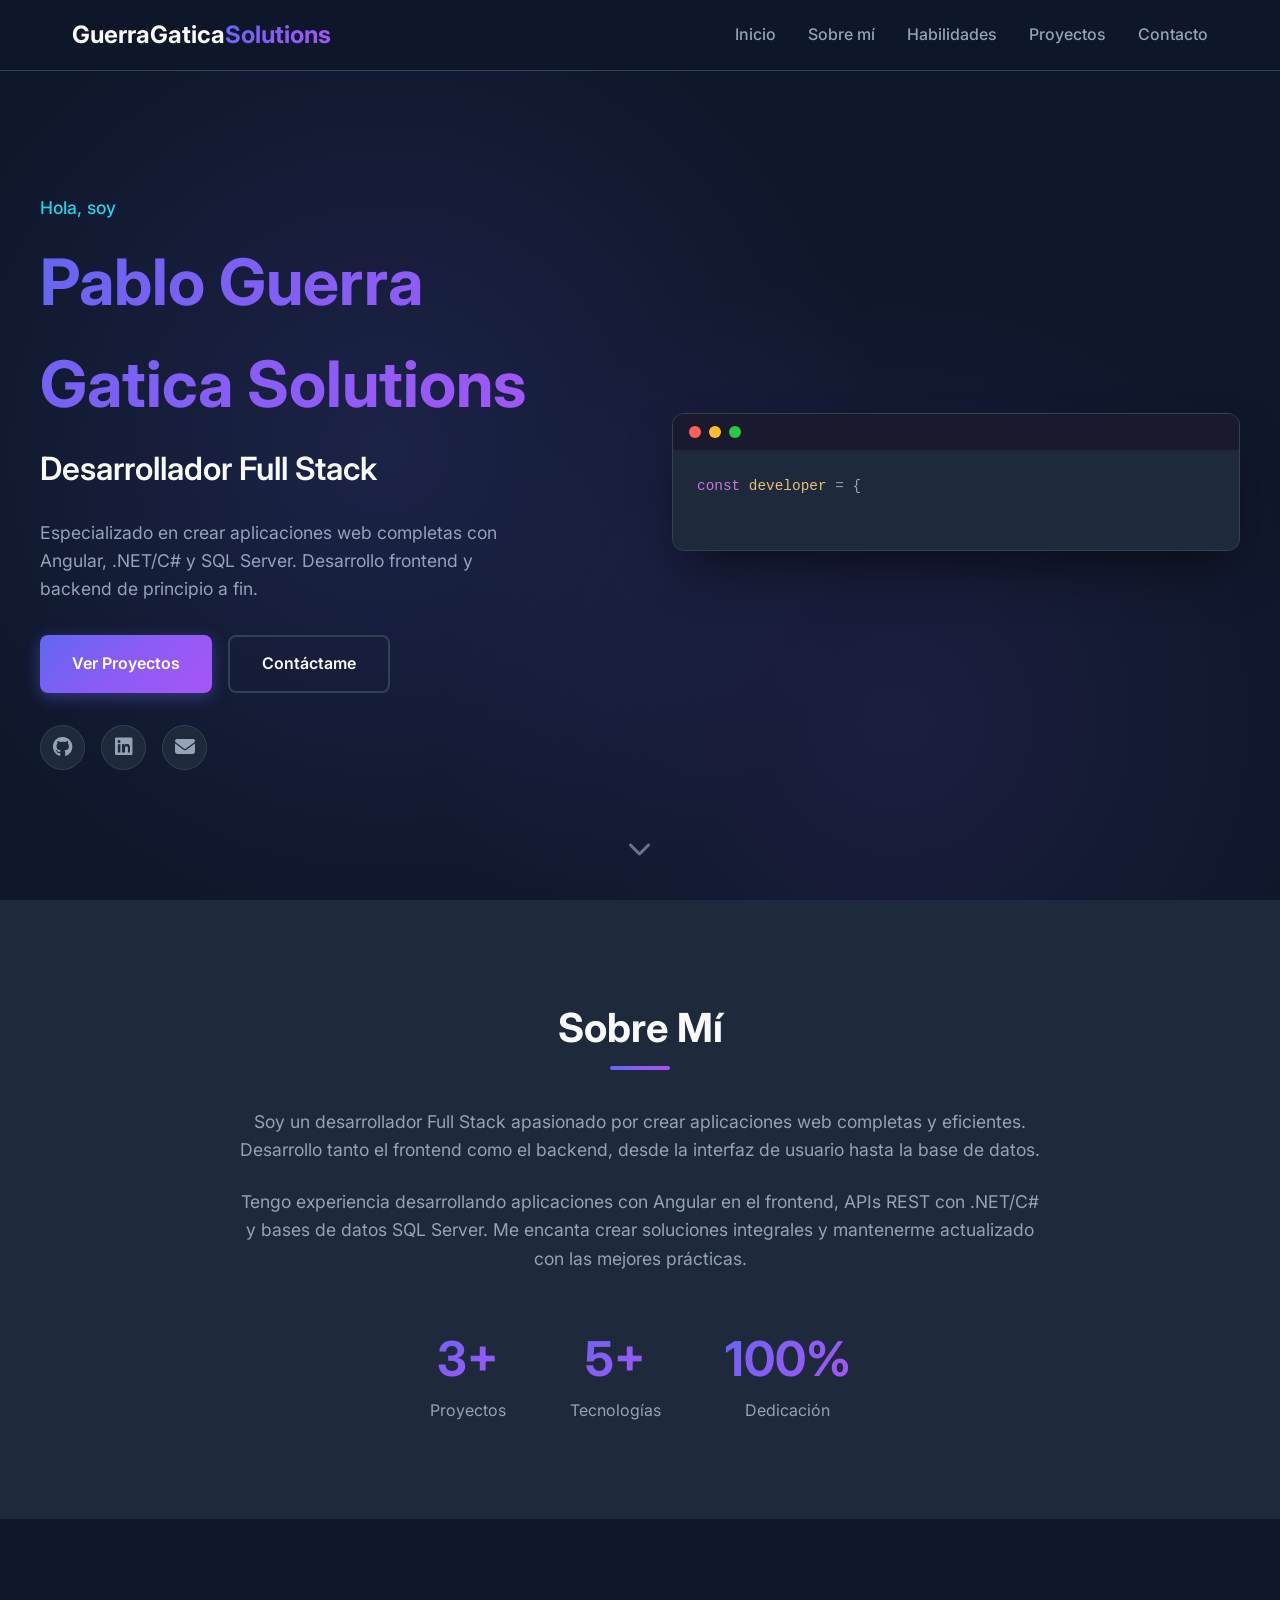
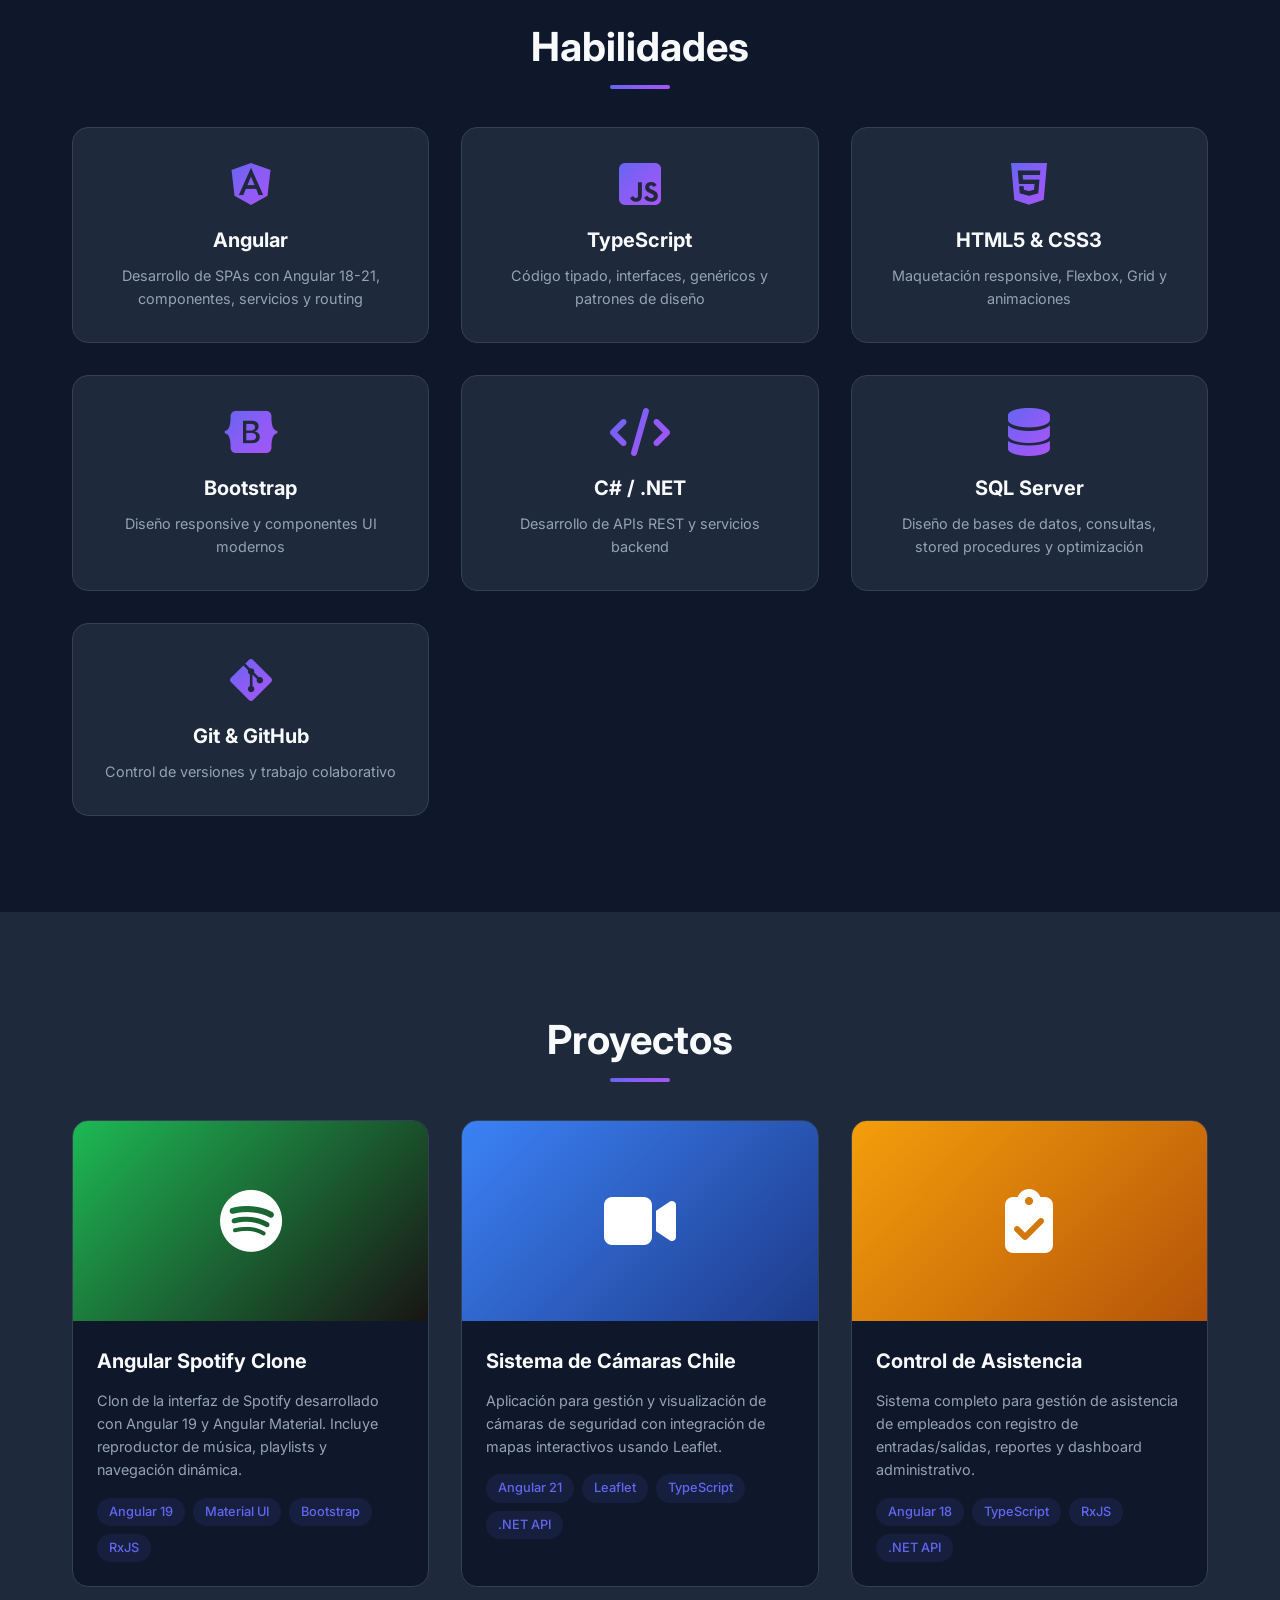
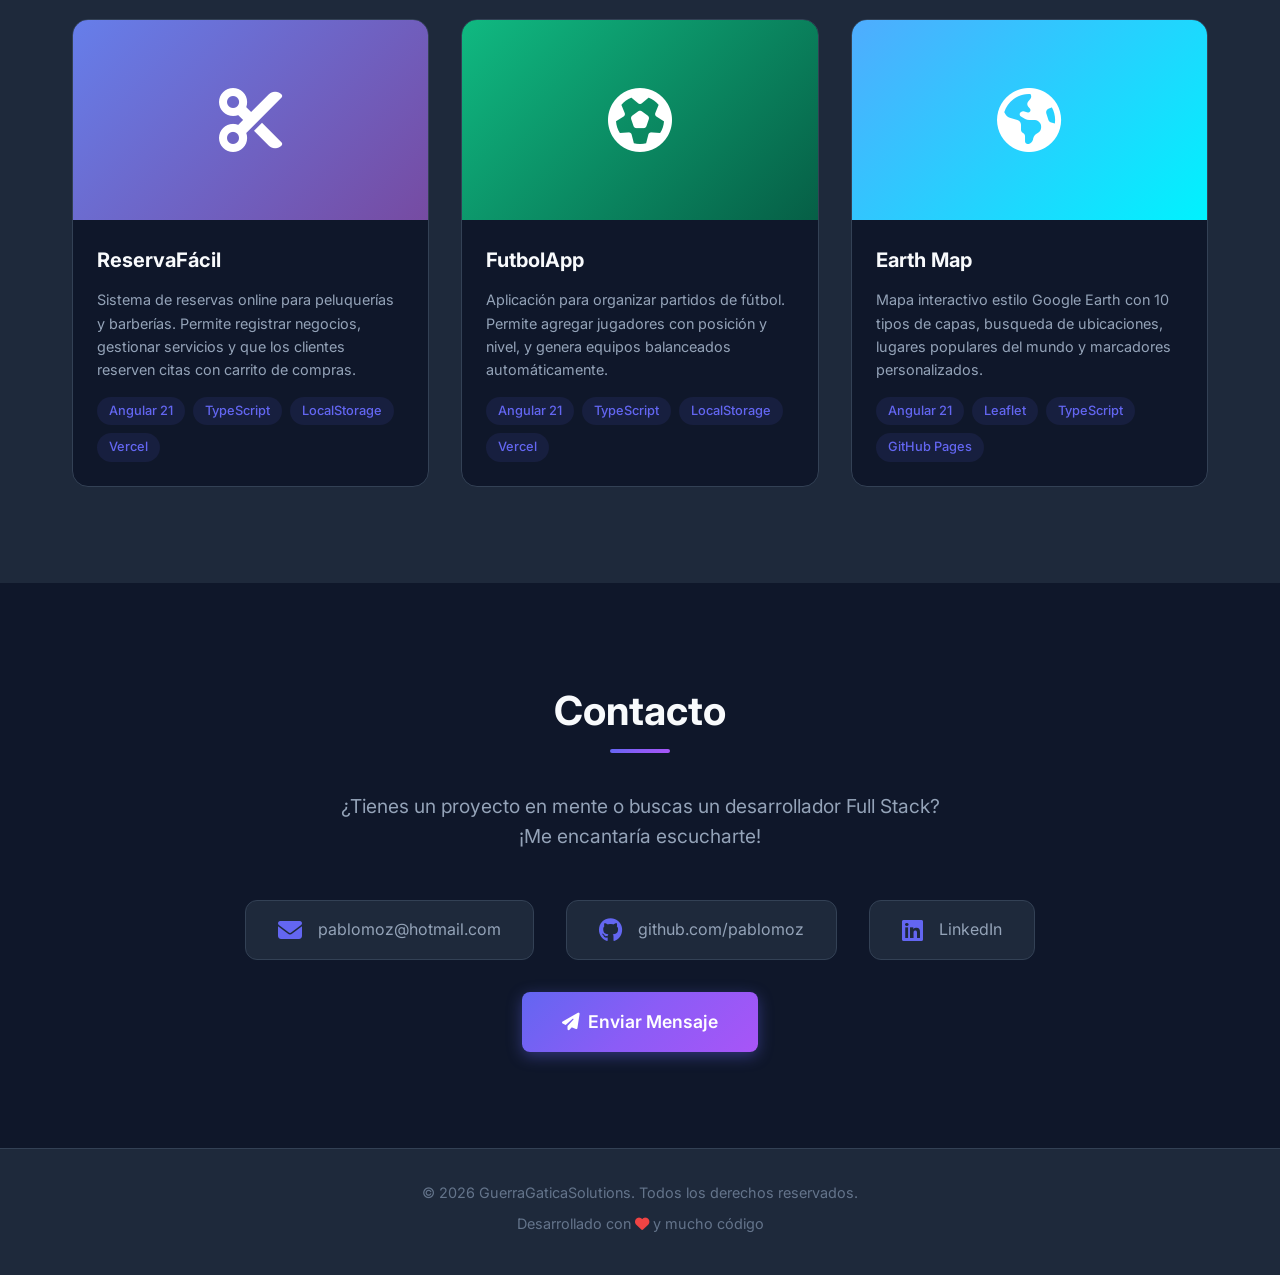
==== commit 920632e3: "Add Earth Map project to portfolio - New project card for Earth Map interactive map - Gradient style" ====
--- a/index.html
+++ b/index.html
@@ -290,6 +290,33 @@
                         </div>
                     </div>
                 </div>
+
+                <!-- Proyecto 6: Earth Map -->
+                <div class="project-card">
+                    <div class="project-image">
+                        <div class="project-placeholder earthmap">
+                            <i class="fas fa-globe-americas"></i>
+                        </div>
+                        <div class="project-overlay">
+                            <a href="https://pablomoz.github.io/Mapa-interactivo/" target="_blank" class="project-link">
+                                <i class="fas fa-external-link-alt"></i>
+                            </a>
+                            <a href="https://github.com/pablomoz/Mapa-interactivo" target="_blank" class="project-link">
+                                <i class="fab fa-github"></i>
+                            </a>
+                        </div>
+                    </div>
+                    <div class="project-info">
+                        <h3>Earth Map</h3>
+                        <p>Mapa interactivo estilo Google Earth con 10 tipos de capas, busqueda de ubicaciones, lugares populares del mundo y marcadores personalizados.</p>
+                        <div class="project-tech">
+                            <span>Angular 21</span>
+                            <span>Leaflet</span>
+                            <span>TypeScript</span>
+                            <span>GitHub Pages</span>
+                        </div>
+                    </div>
+                </div>
             </div>
         </div>
     </section>
--- a/styles.css
+++ b/styles.css
@@ -494,6 +494,10 @@
     background: linear-gradient(135deg, #10b981 0%, #065f46 100%);
 }
 
+.project-placeholder.earthmap {
+    background: linear-gradient(135deg, #4facfe 0%, #00f2fe 100%);
+}
+
 .project-overlay {
     position: absolute;
     top: 0;
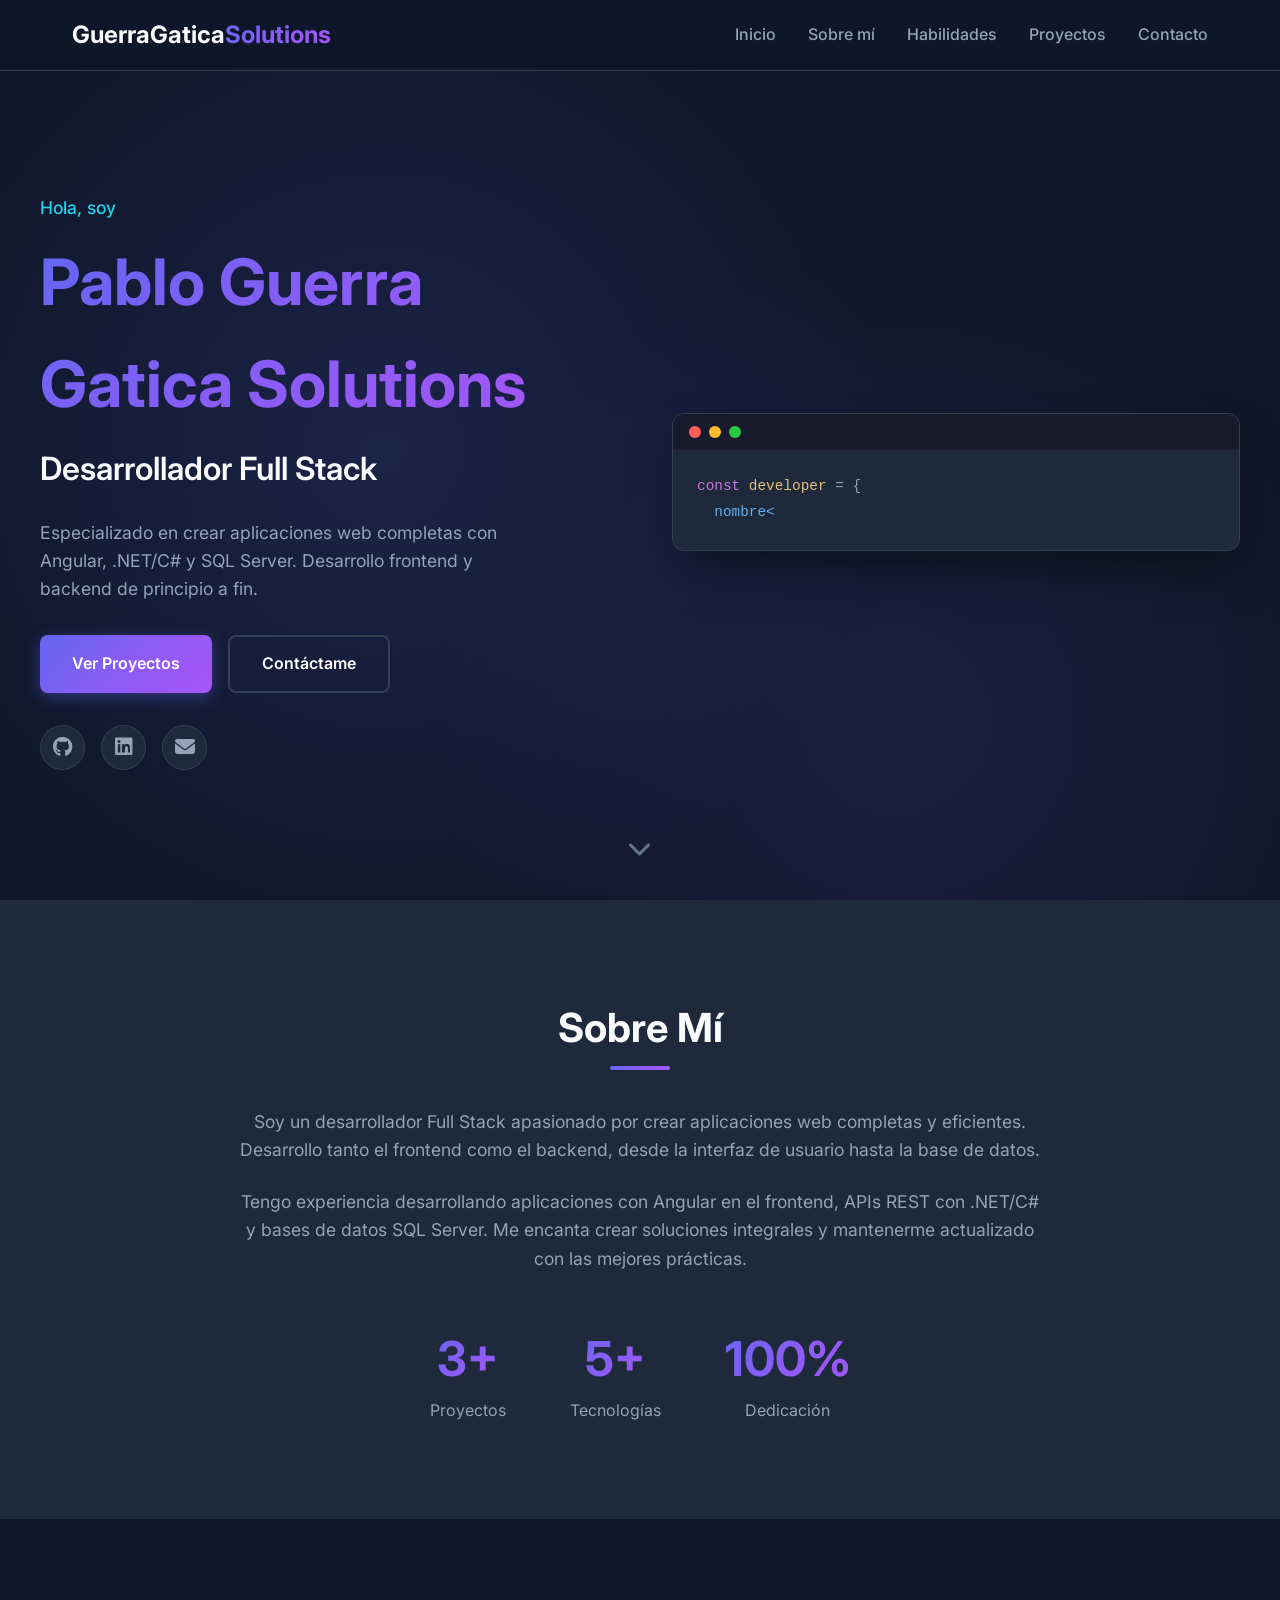
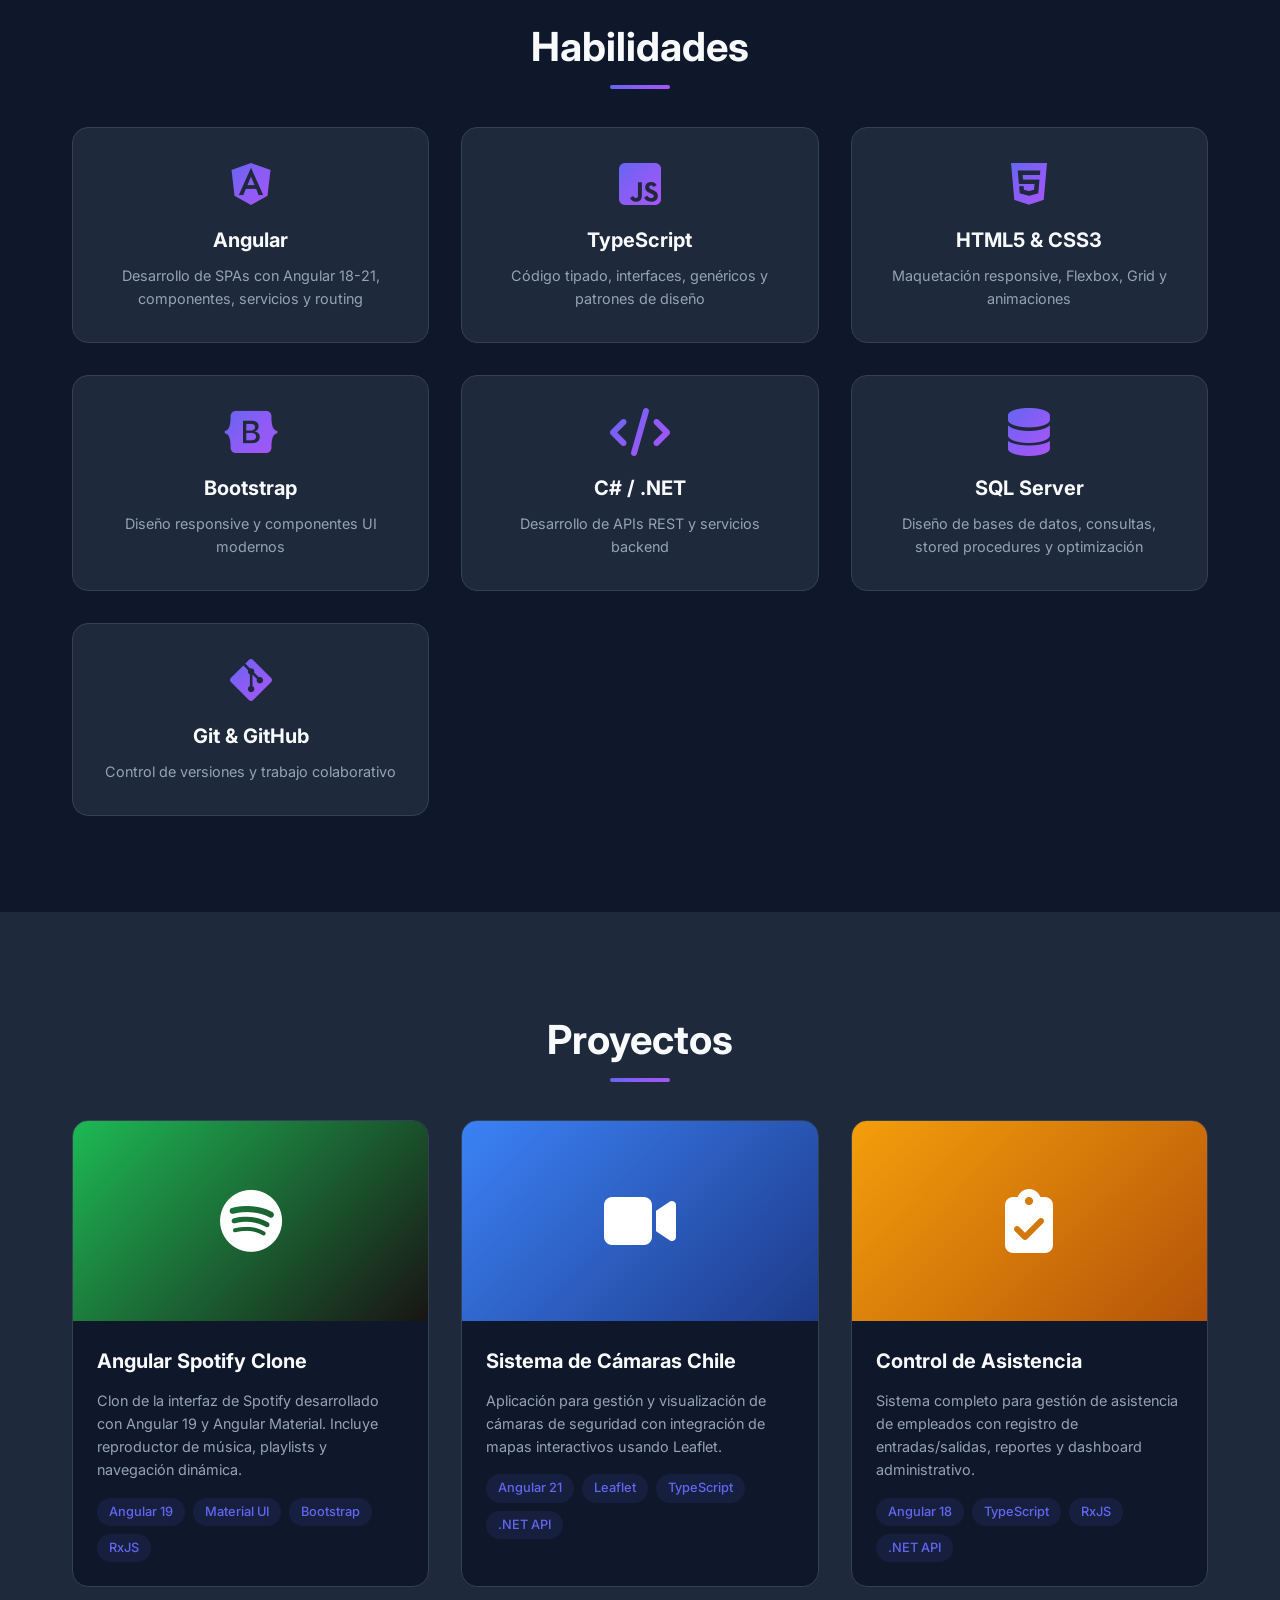
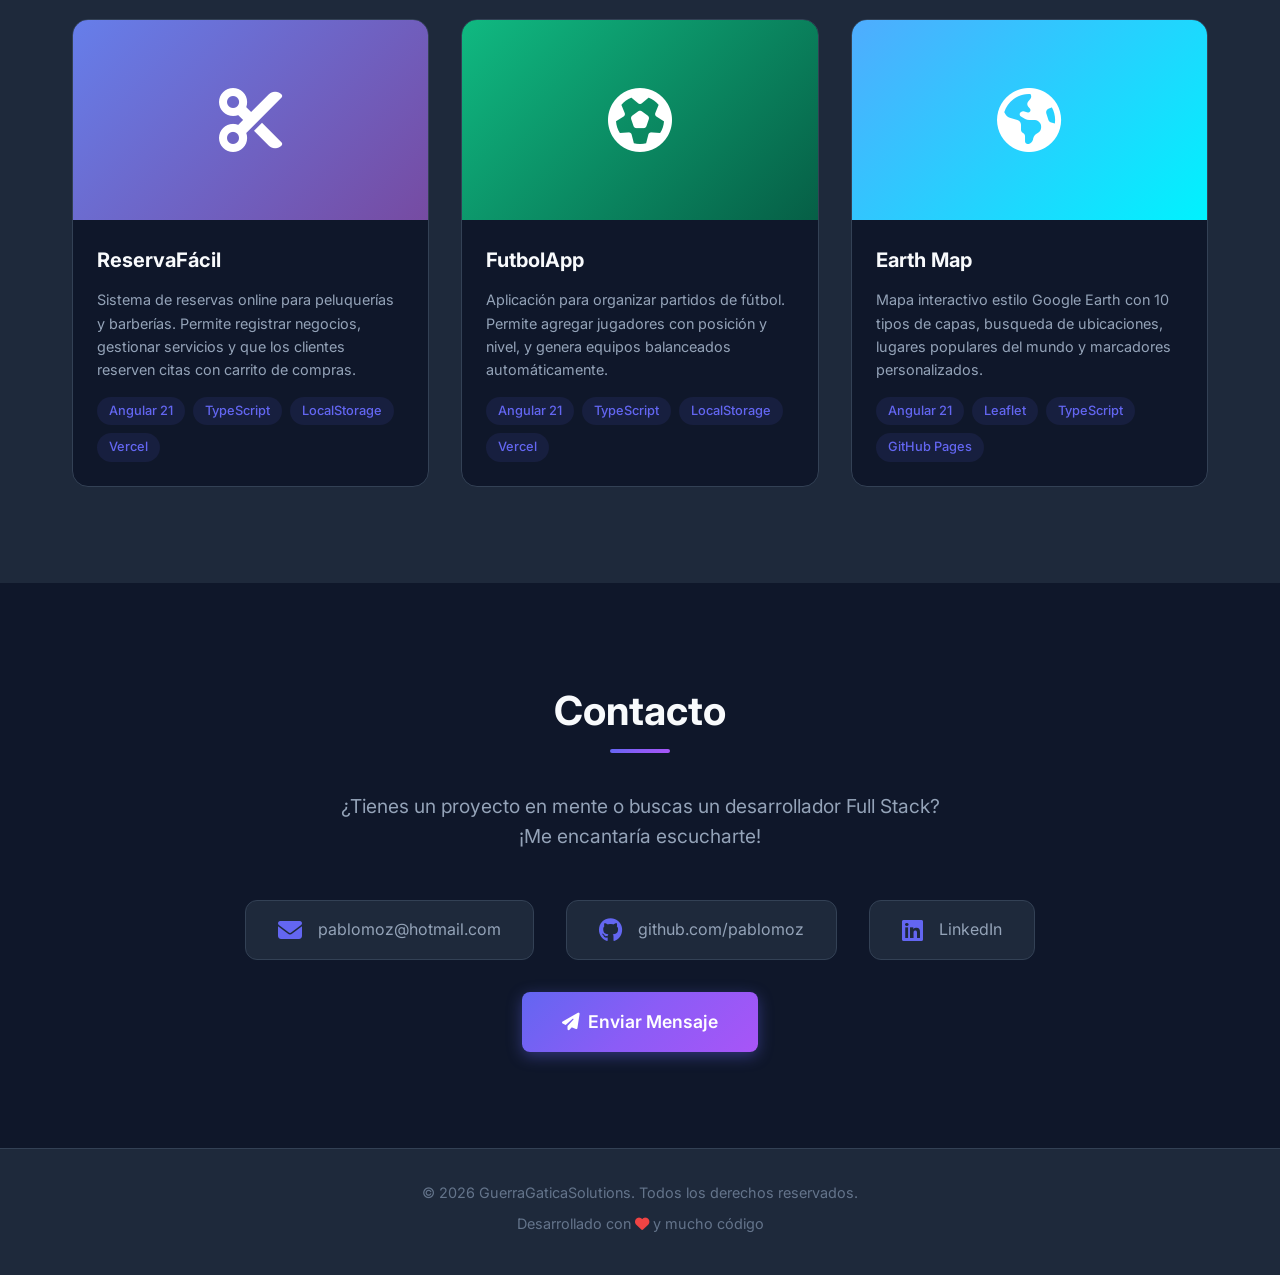
==== commit 797e2928: "Update Earth Map link to Vercel" ====
--- a/index.html
+++ b/index.html
@@ -298,7 +298,7 @@
                             <i class="fas fa-globe-americas"></i>
                         </div>
                         <div class="project-overlay">
-                            <a href="https://pablomoz.github.io/Mapa-interactivo/" target="_blank" class="project-link">
+                            <a href="https://earth-map-guerra-gatica.vercel.app" target="_blank" class="project-link">
                                 <i class="fas fa-external-link-alt"></i>
                             </a>
                             <a href="https://github.com/pablomoz/Mapa-interactivo" target="_blank" class="project-link">
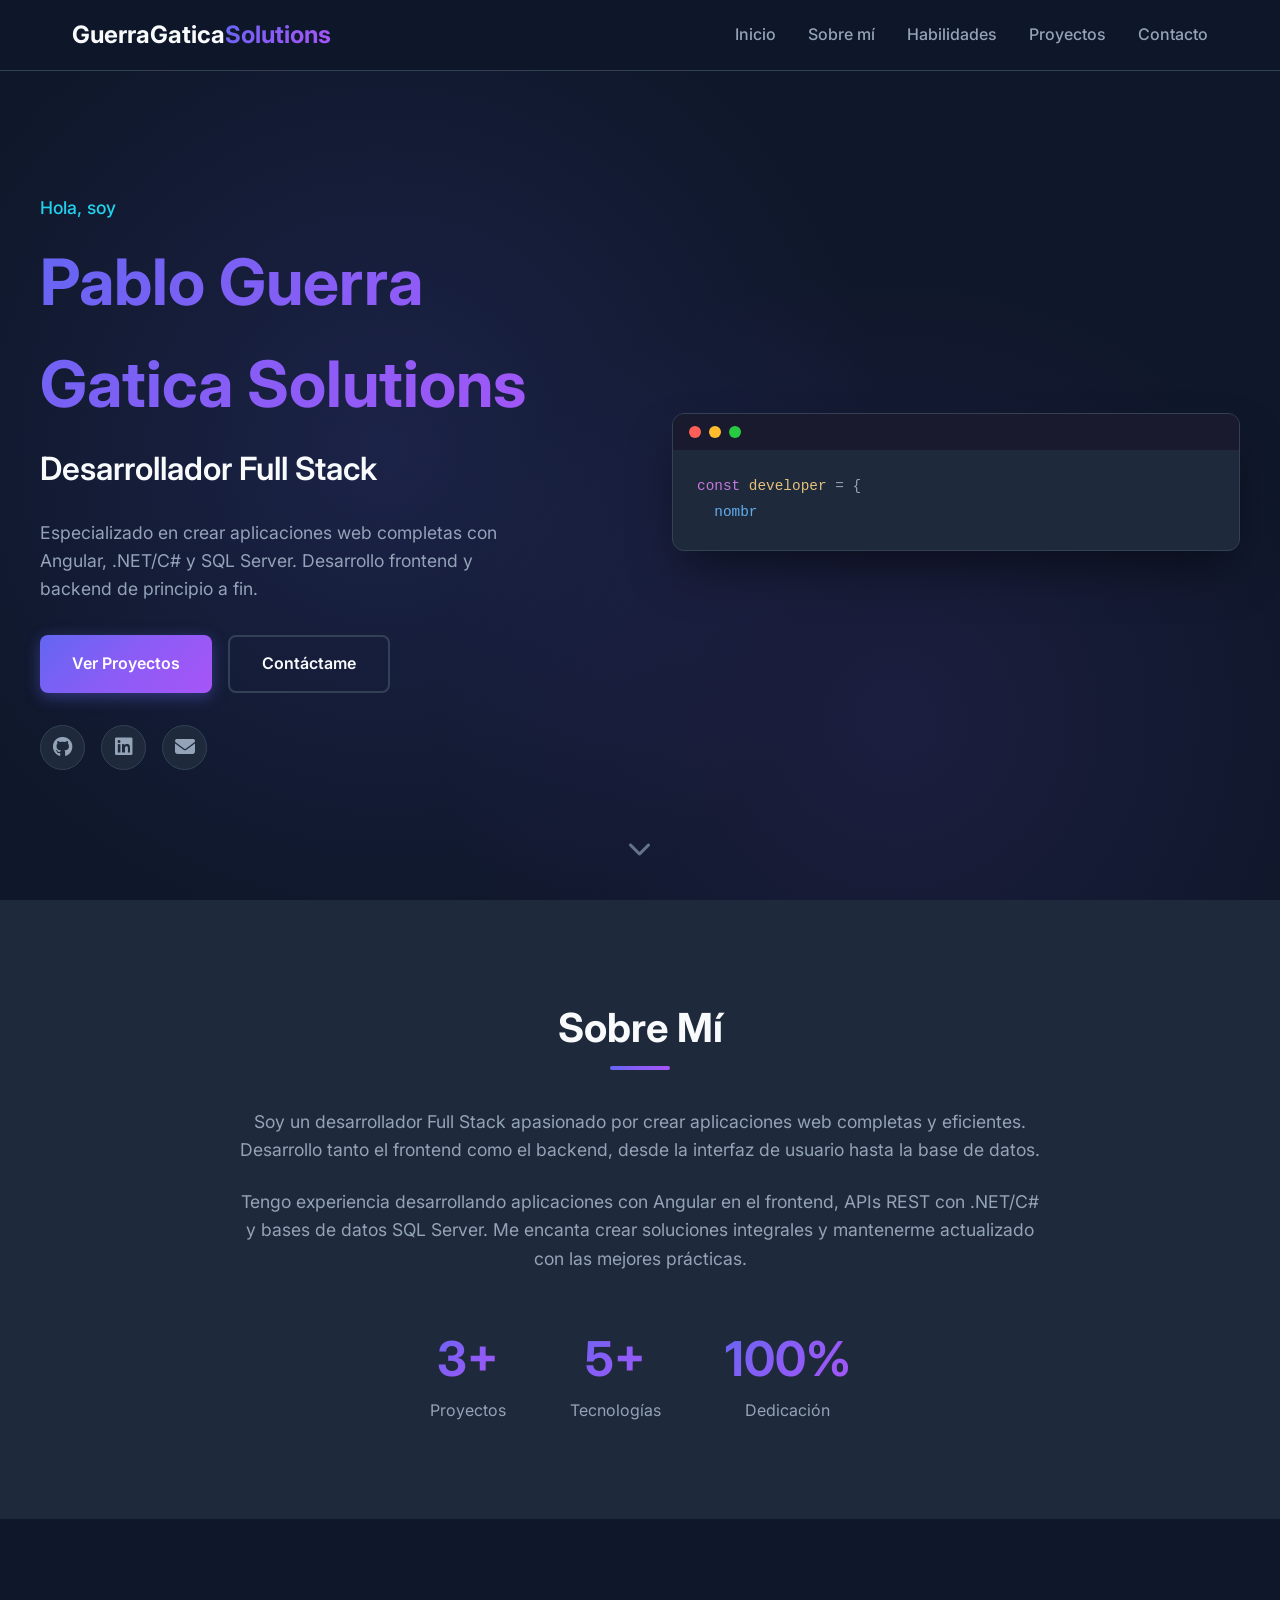
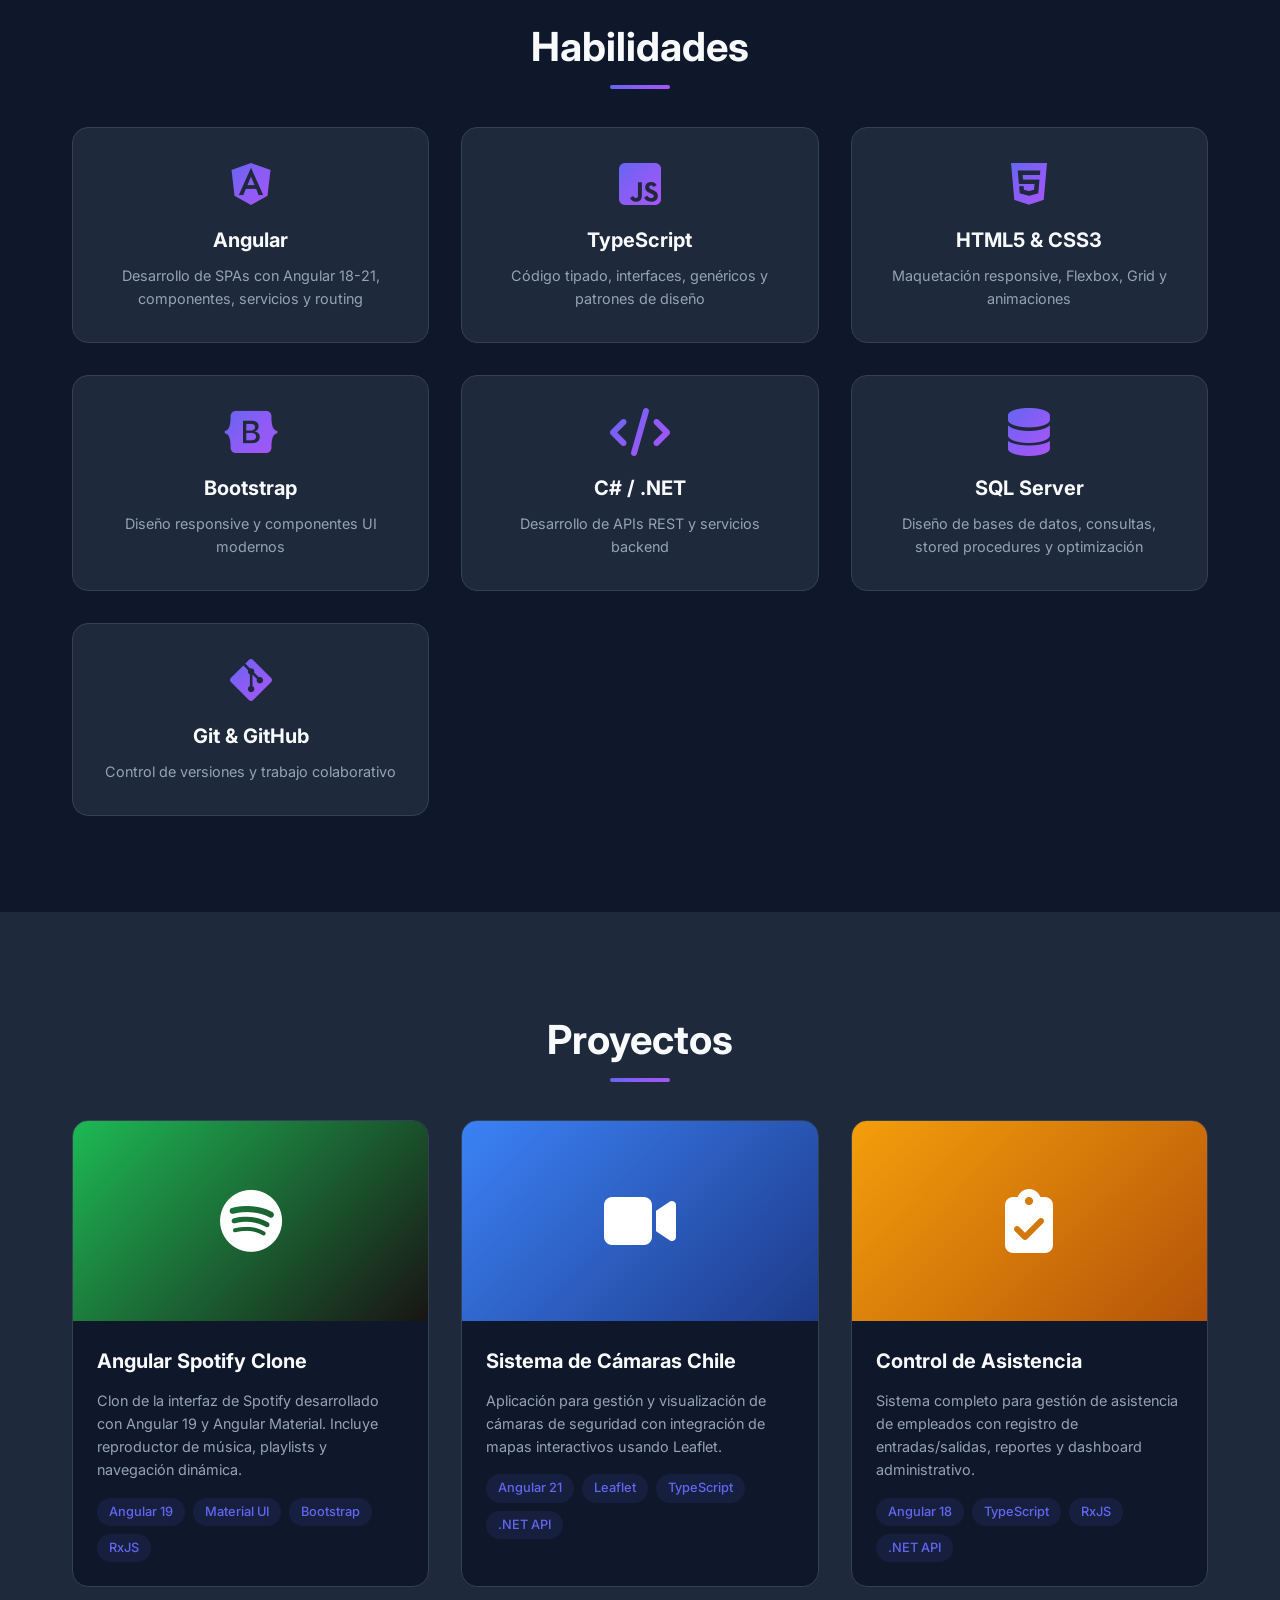
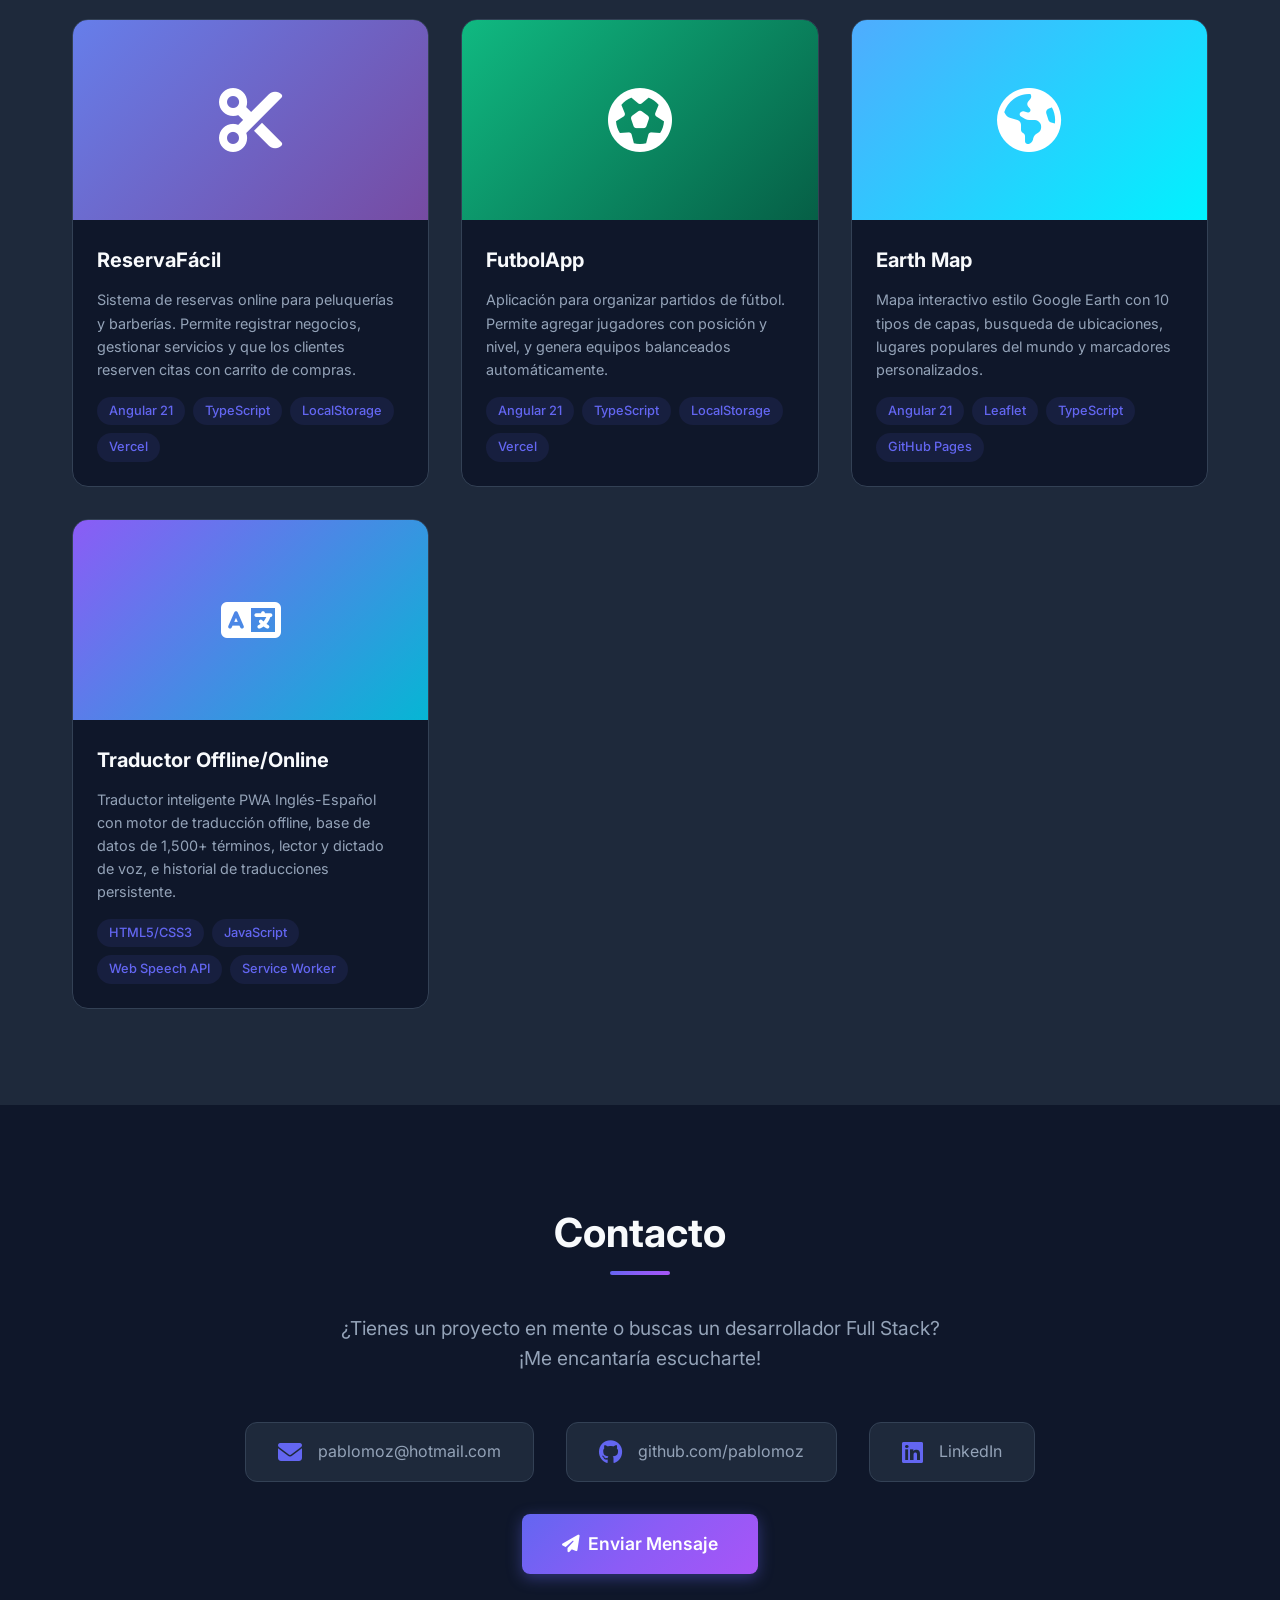
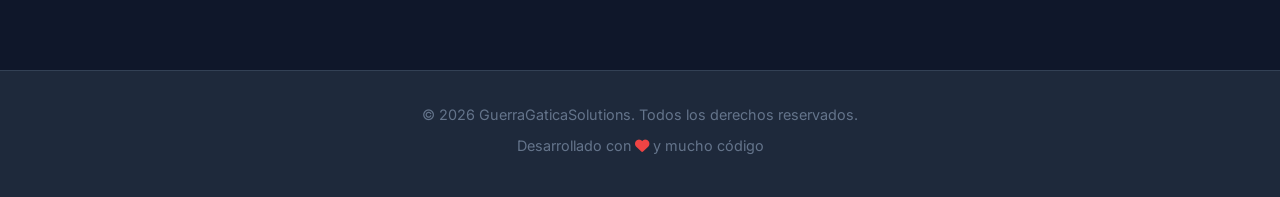
==== commit 753d8756: "Add Guerra Gatica Solutions Translator PWA project" ====
--- a/index.html
+++ b/index.html
@@ -317,6 +317,33 @@
                         </div>
                     </div>
                 </div>
+
+                <!-- Proyecto 7: Traductor Offline/Online -->
+                <div class="project-card">
+                    <div class="project-image">
+                        <div class="project-placeholder translator" style="background: linear-gradient(135deg, #8b5cf6, #06b6d4); display: flex; align-items: center; justify-content: center; height: 100%; min-height: 200px; color: white; font-size: 3rem;">
+                            <i class="fas fa-language"></i>
+                        </div>
+                        <div class="project-overlay">
+                            <a href="./traductor/" target="_blank" class="project-link" title="Ver demo en vivo">
+                                <i class="fas fa-external-link-alt"></i>
+                            </a>
+                            <a href="https://github.com/pablomoz/diccionario-ingles-espanol" target="_blank" class="project-link" title="Ver repositorio">
+                                <i class="fab fa-github"></i>
+                            </a>
+                        </div>
+                    </div>
+                    <div class="project-info">
+                        <h3>Traductor Offline/Online</h3>
+                        <p>Traductor inteligente PWA Inglés-Español con motor de traducción offline, base de datos de 1,500+ términos, lector y dictado de voz, e historial de traducciones persistente.</p>
+                        <div class="project-tech">
+                            <span>HTML5/CSS3</span>
+                            <span>JavaScript</span>
+                            <span>Web Speech API</span>
+                            <span>Service Worker</span>
+                        </div>
+                    </div>
+                </div>
             </div>
         </div>
     </section>
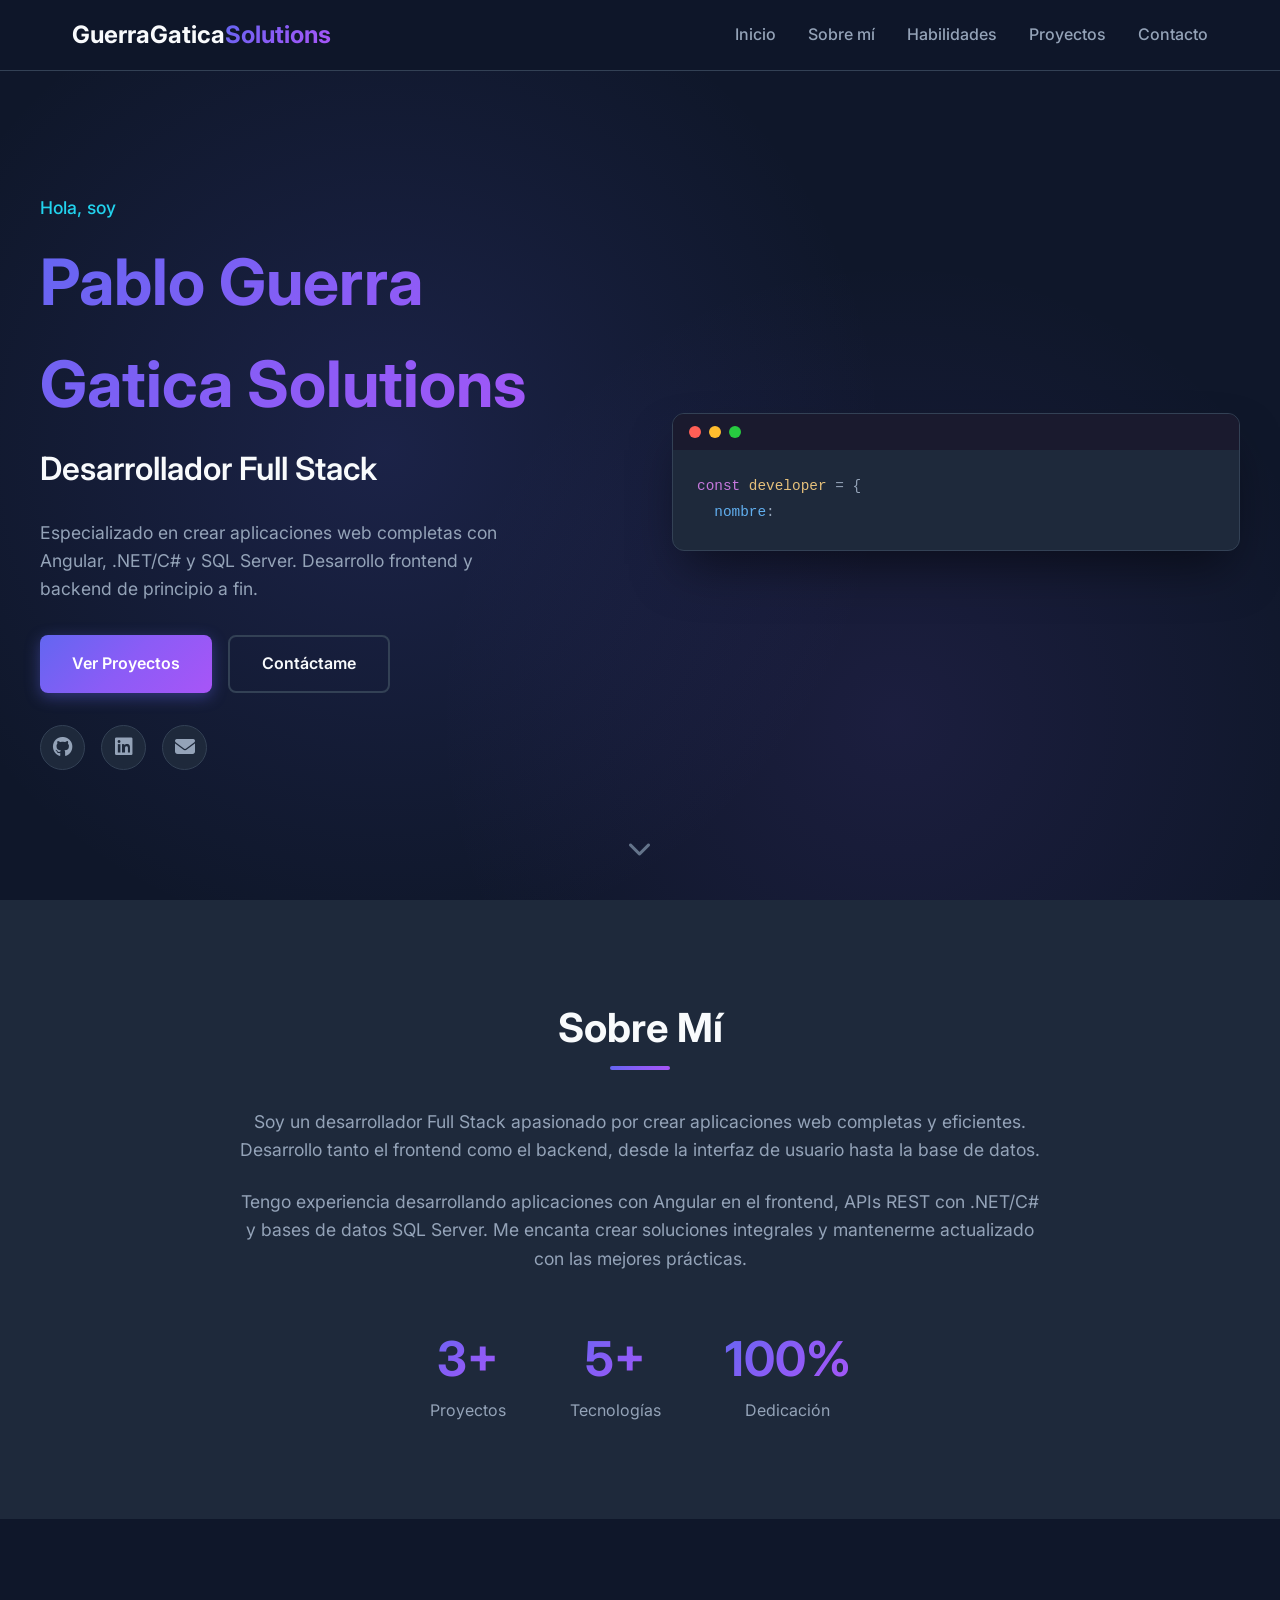
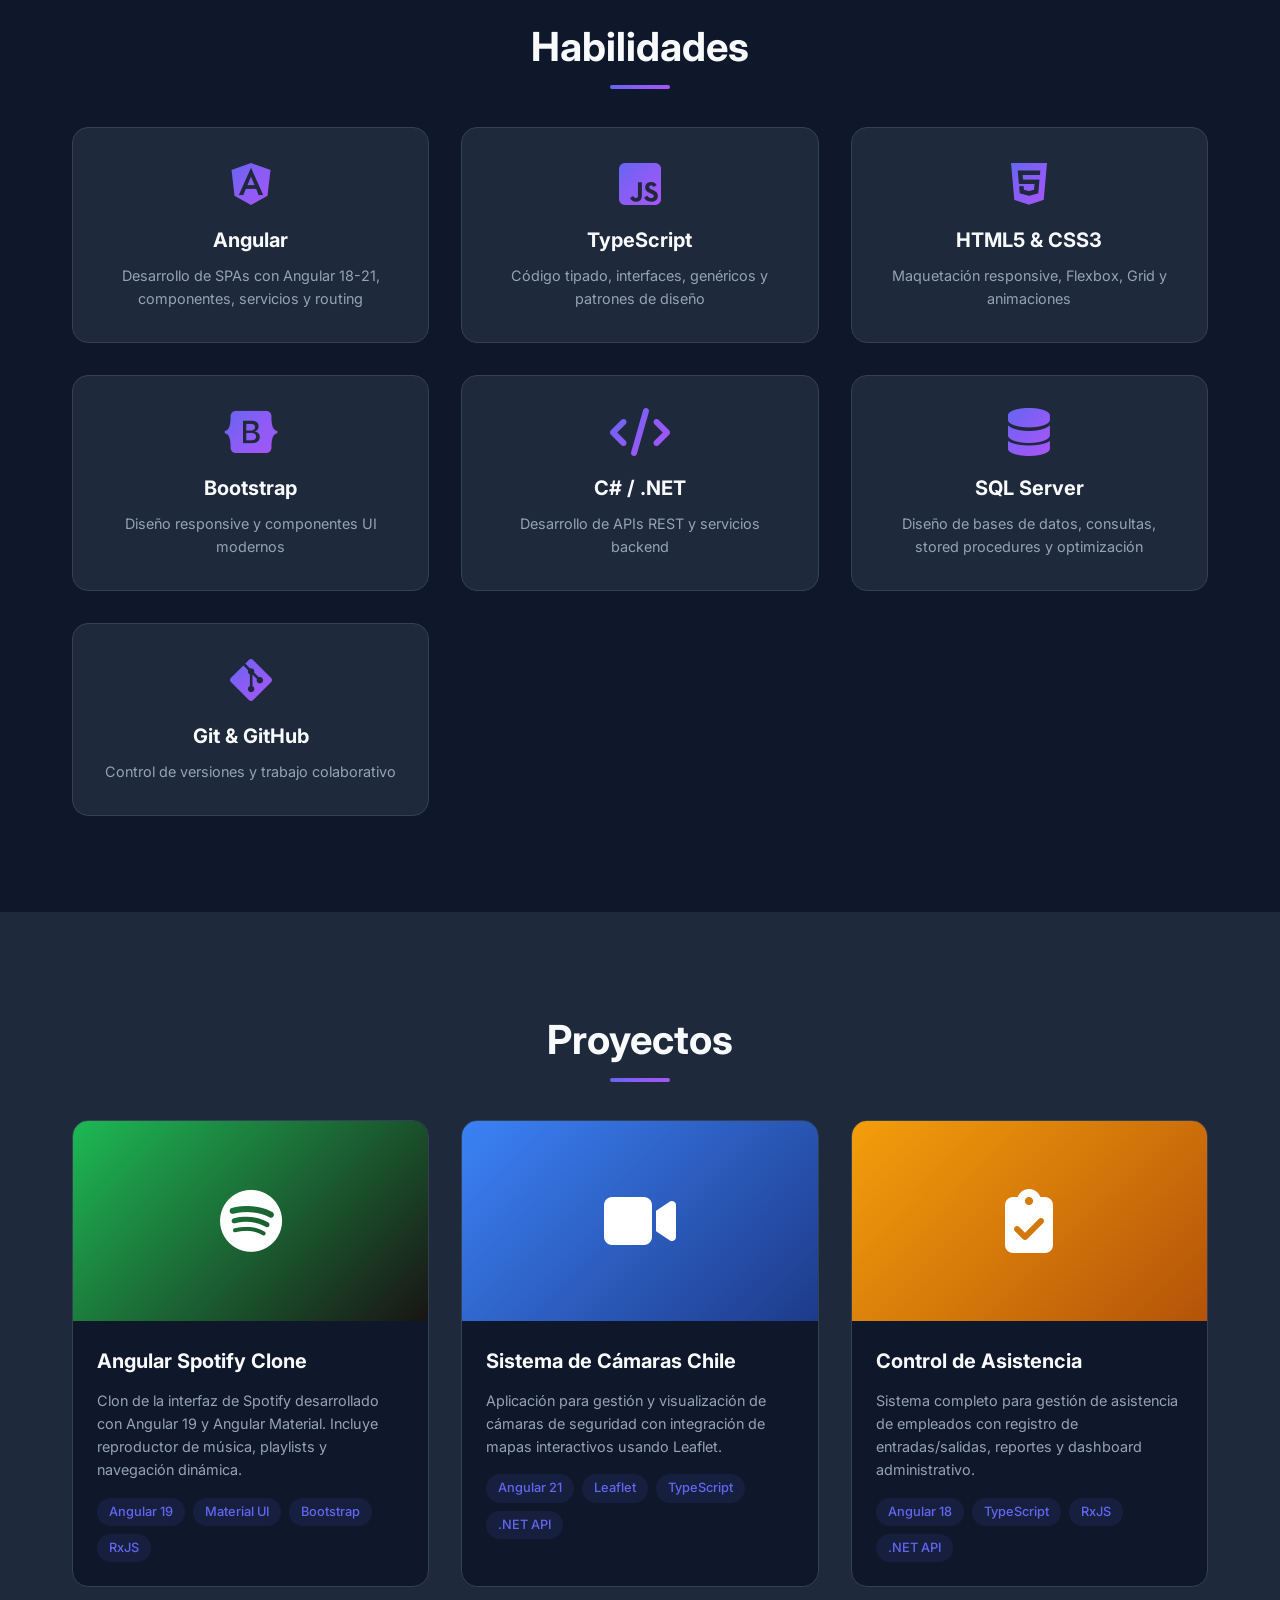
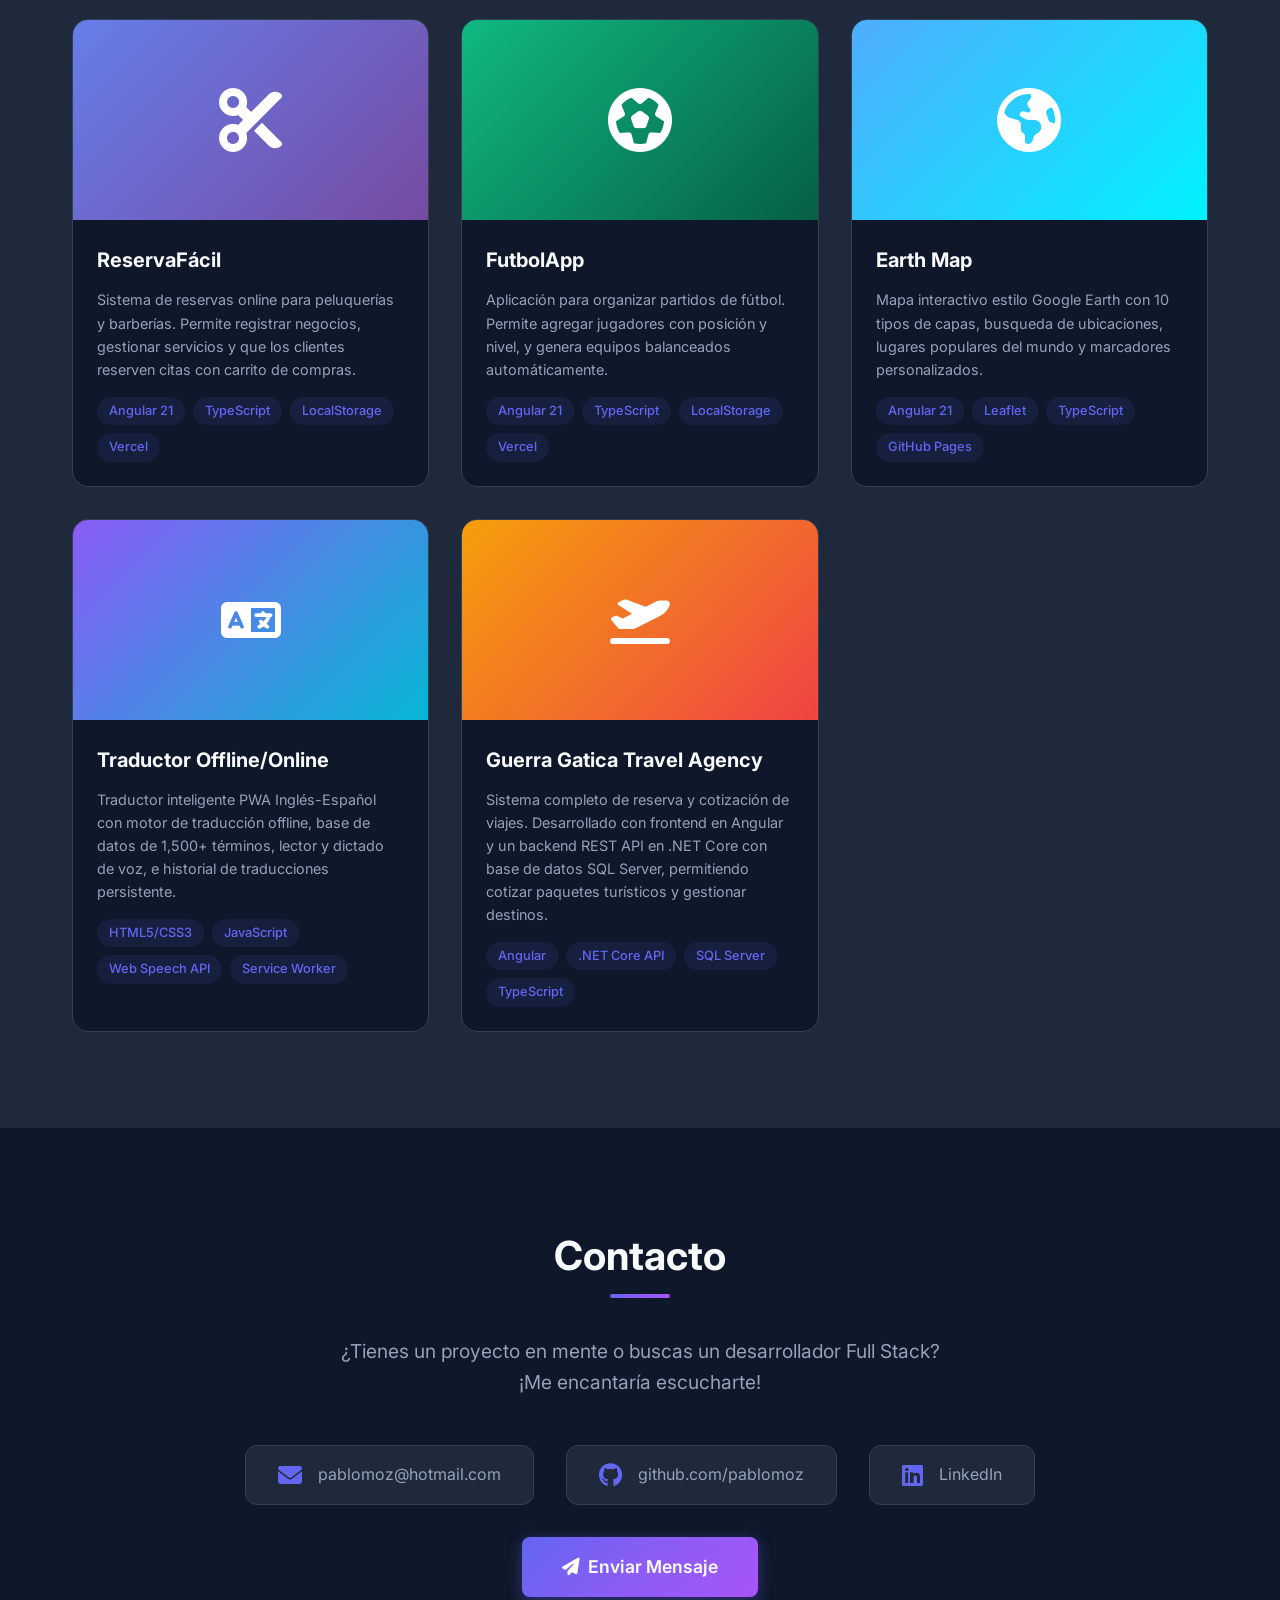
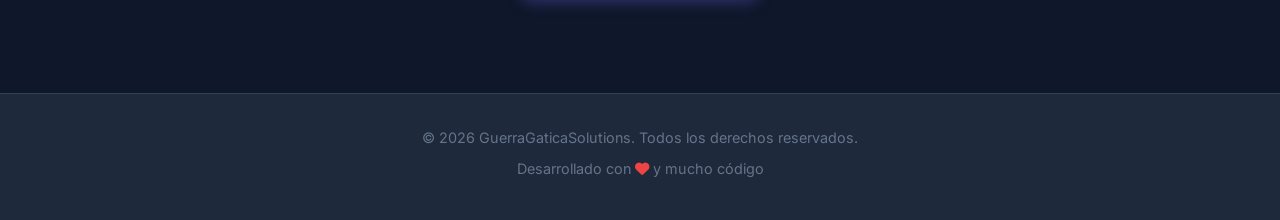
==== commit 33f2d9d4: "Add Guerra Gatica Travel Agency project card to portfolio" ====
--- a/index.html
+++ b/index.html
@@ -344,6 +344,30 @@
                         </div>
                     </div>
                 </div>
+
+                <!-- Proyecto 8: Guerra Gatica Travel Agency -->
+                <div class="project-card">
+                    <div class="project-image">
+                        <div class="project-placeholder travel" style="background: linear-gradient(135deg, #f59e0b, #ef4444); display: flex; align-items: center; justify-content: center; height: 100%; min-height: 200px; color: white; font-size: 3rem;">
+                            <i class="fas fa-plane-departure"></i>
+                        </div>
+                        <div class="project-overlay">
+                            <a href="https://github.com/pablomoz/paginaviajes" target="_blank" class="project-link" title="Ver repositorio">
+                                <i class="fab fa-github"></i>
+                            </a>
+                        </div>
+                    </div>
+                    <div class="project-info">
+                        <h3>Guerra Gatica Travel Agency</h3>
+                        <p>Sistema completo de reserva y cotización de viajes. Desarrollado con frontend en Angular y un backend REST API en .NET Core con base de datos SQL Server, permitiendo cotizar paquetes turísticos y gestionar destinos.</p>
+                        <div class="project-tech">
+                            <span>Angular</span>
+                            <span>.NET Core API</span>
+                            <span>SQL Server</span>
+                            <span>TypeScript</span>
+                        </div>
+                    </div>
+                </div>
             </div>
         </div>
     </section>
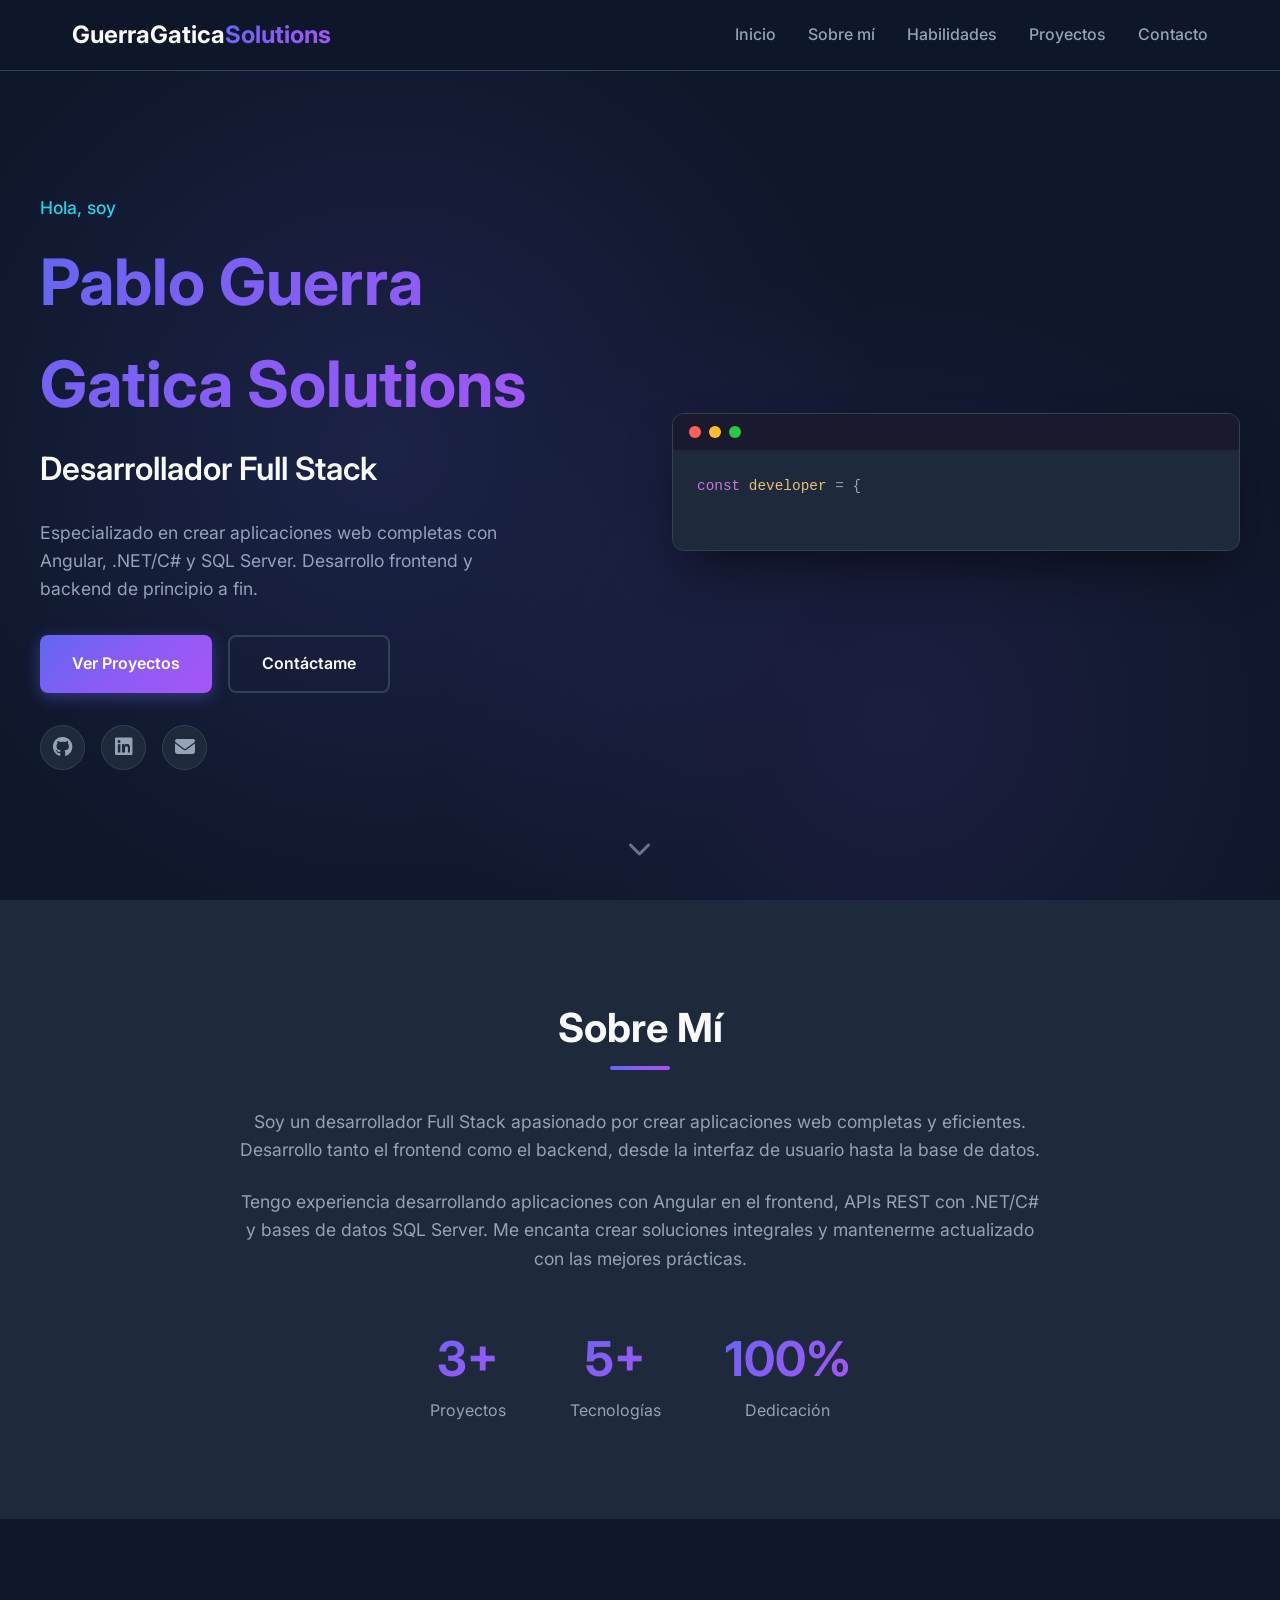
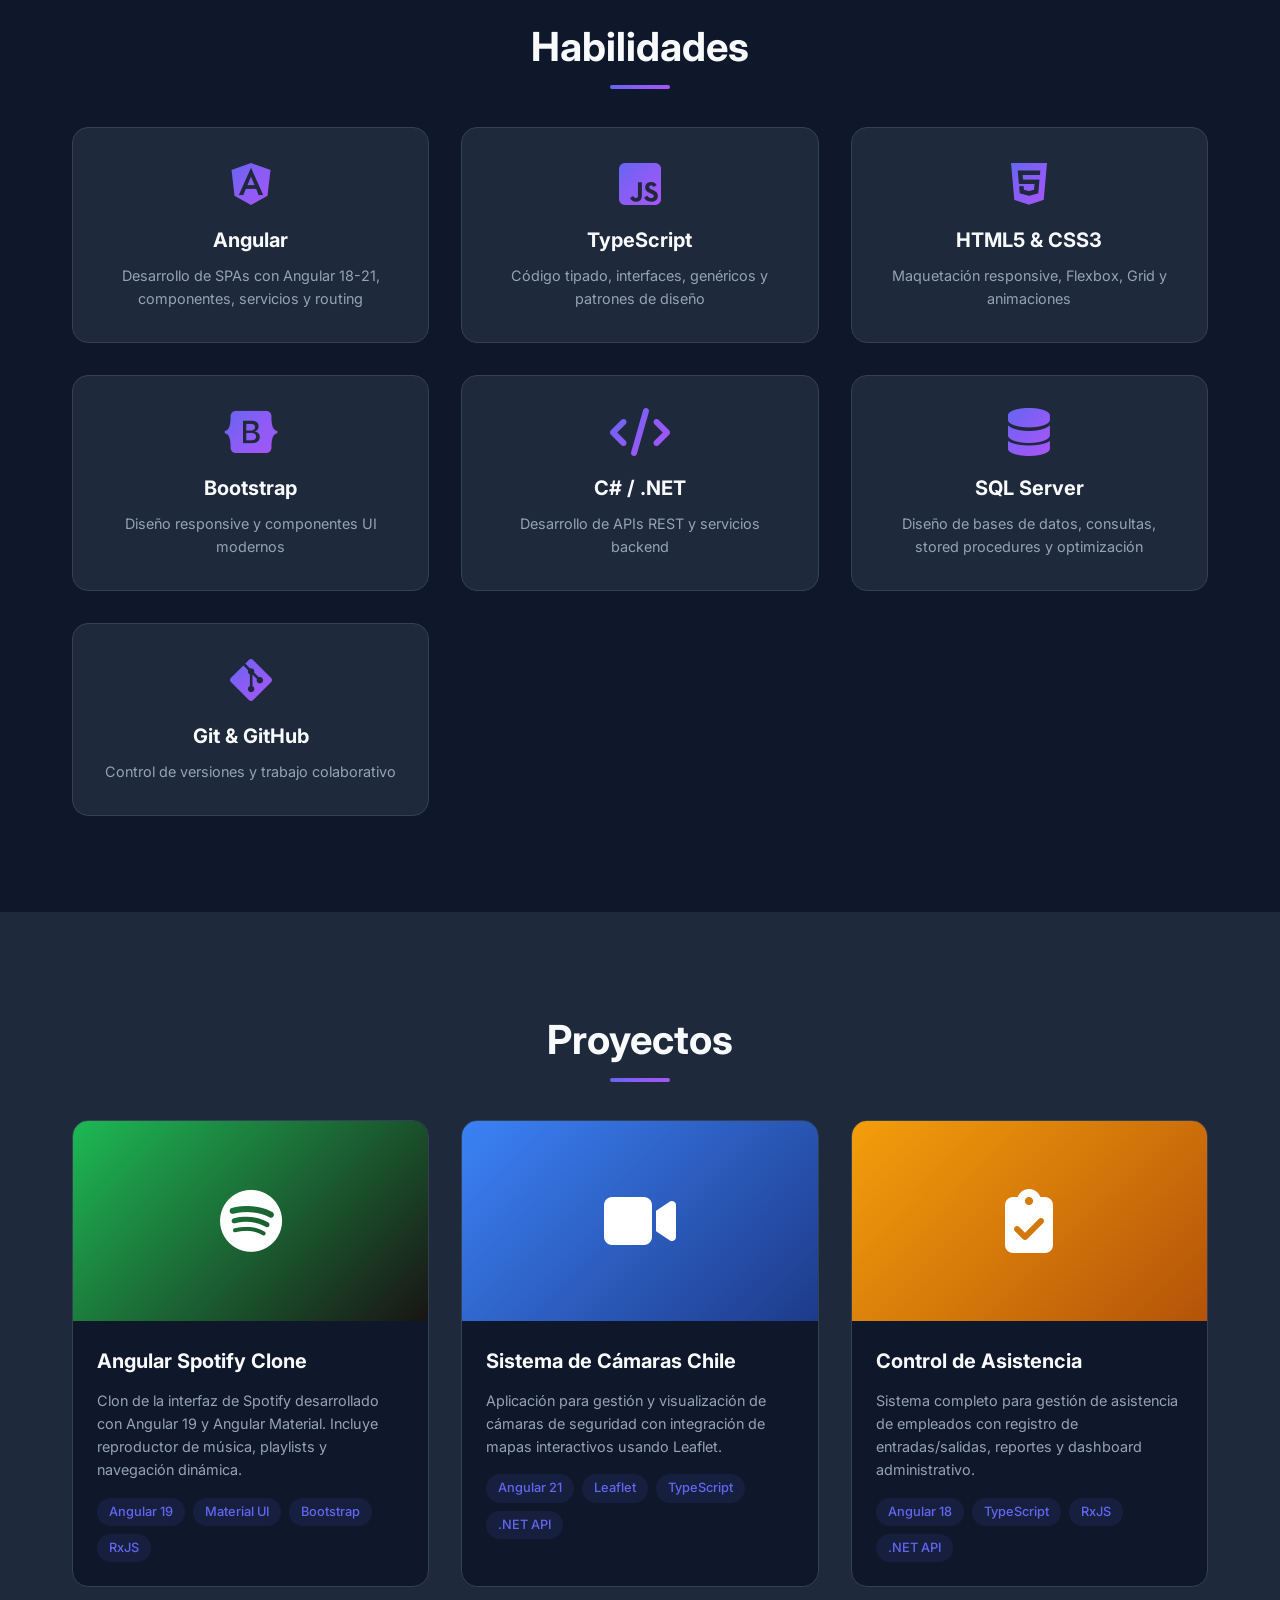
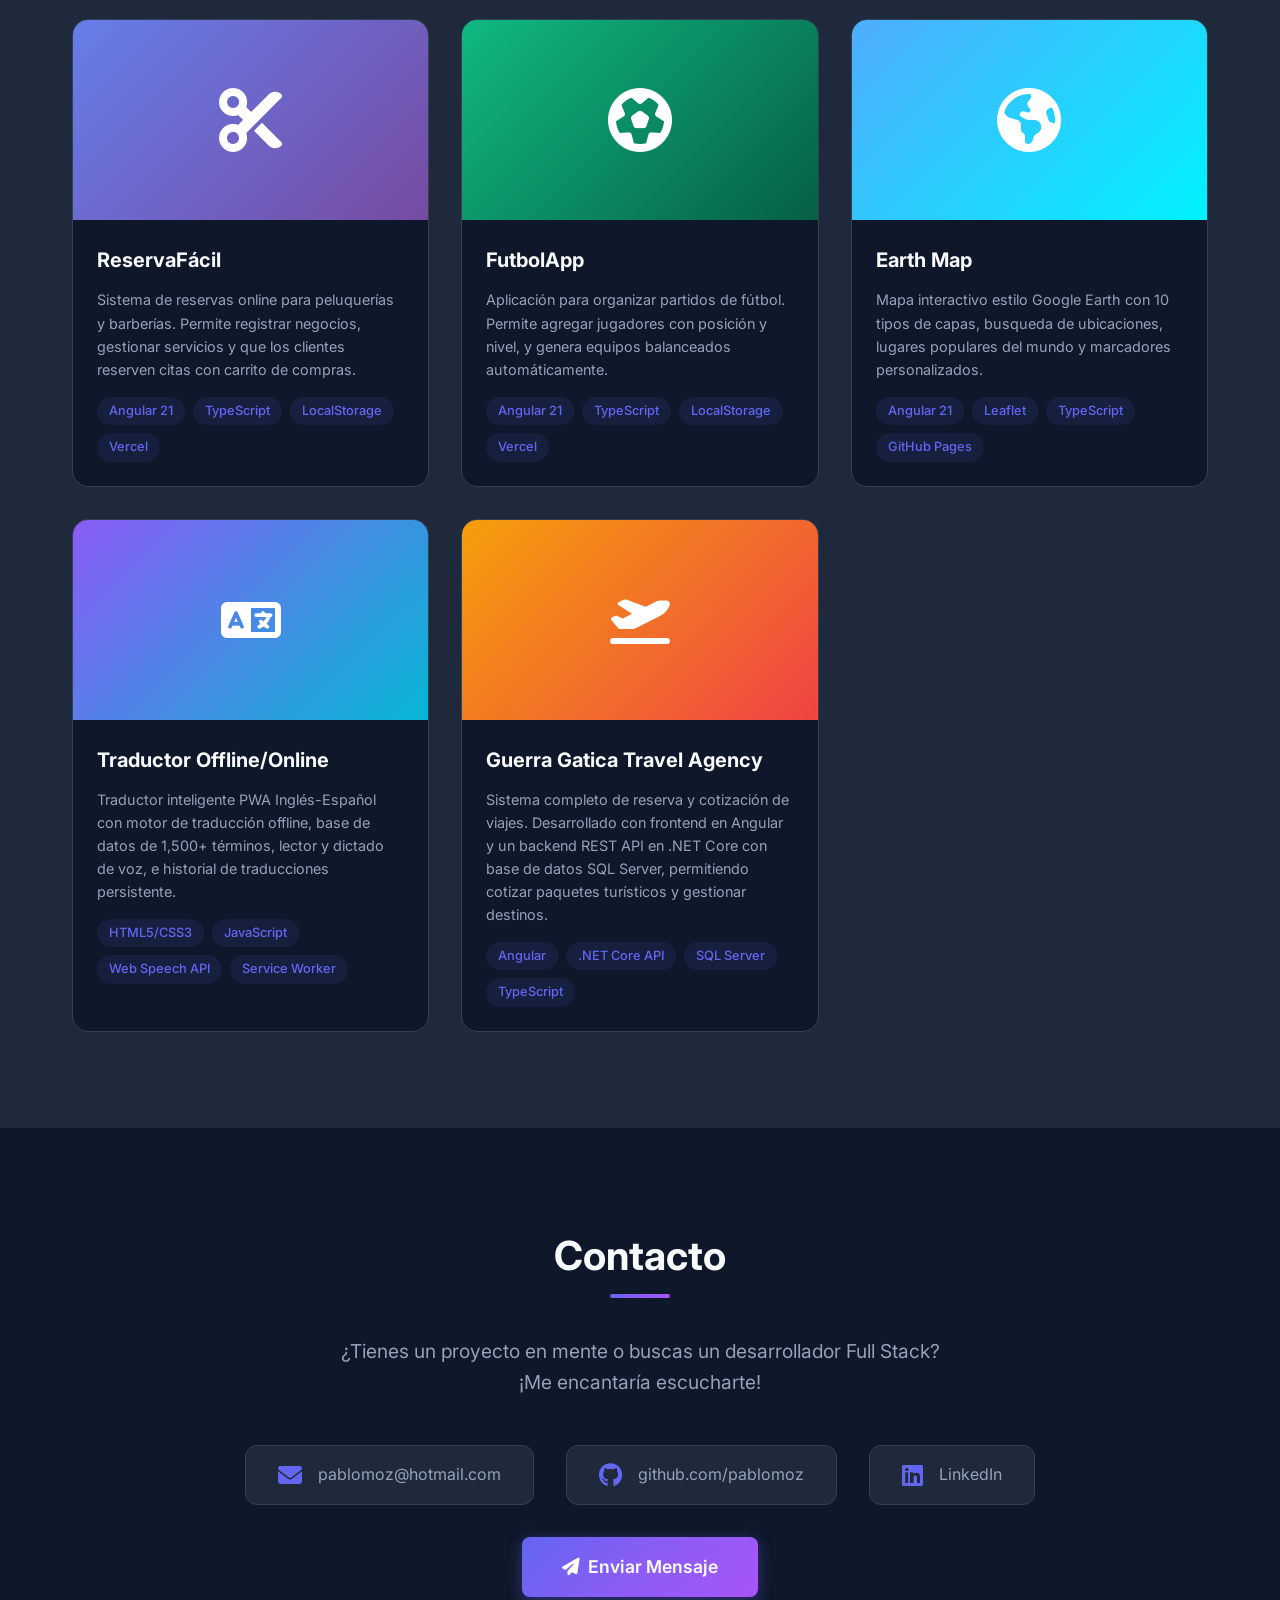
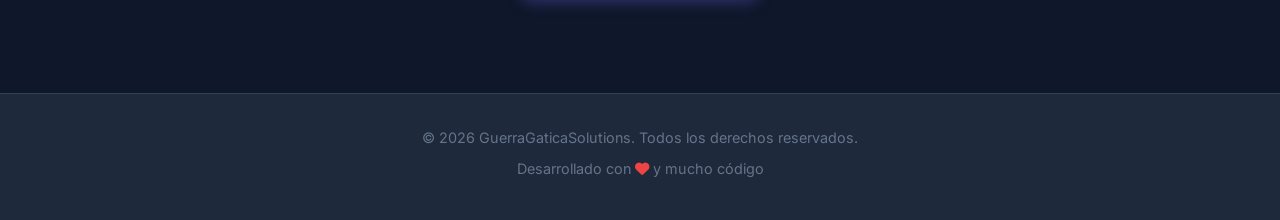
==== commit a3433fb1: "Add live demo link for Guerra Gatica Travel Agency" ====
--- a/index.html
+++ b/index.html
@@ -352,6 +352,9 @@
                             <i class="fas fa-plane-departure"></i>
                         </div>
                         <div class="project-overlay">
+                            <a href="./viajes/" target="_blank" class="project-link" title="Ver demo en vivo">
+                                <i class="fas fa-external-link-alt"></i>
+                            </a>
                             <a href="https://github.com/pablomoz/paginaviajes" target="_blank" class="project-link" title="Ver repositorio">
                                 <i class="fab fa-github"></i>
                             </a>
